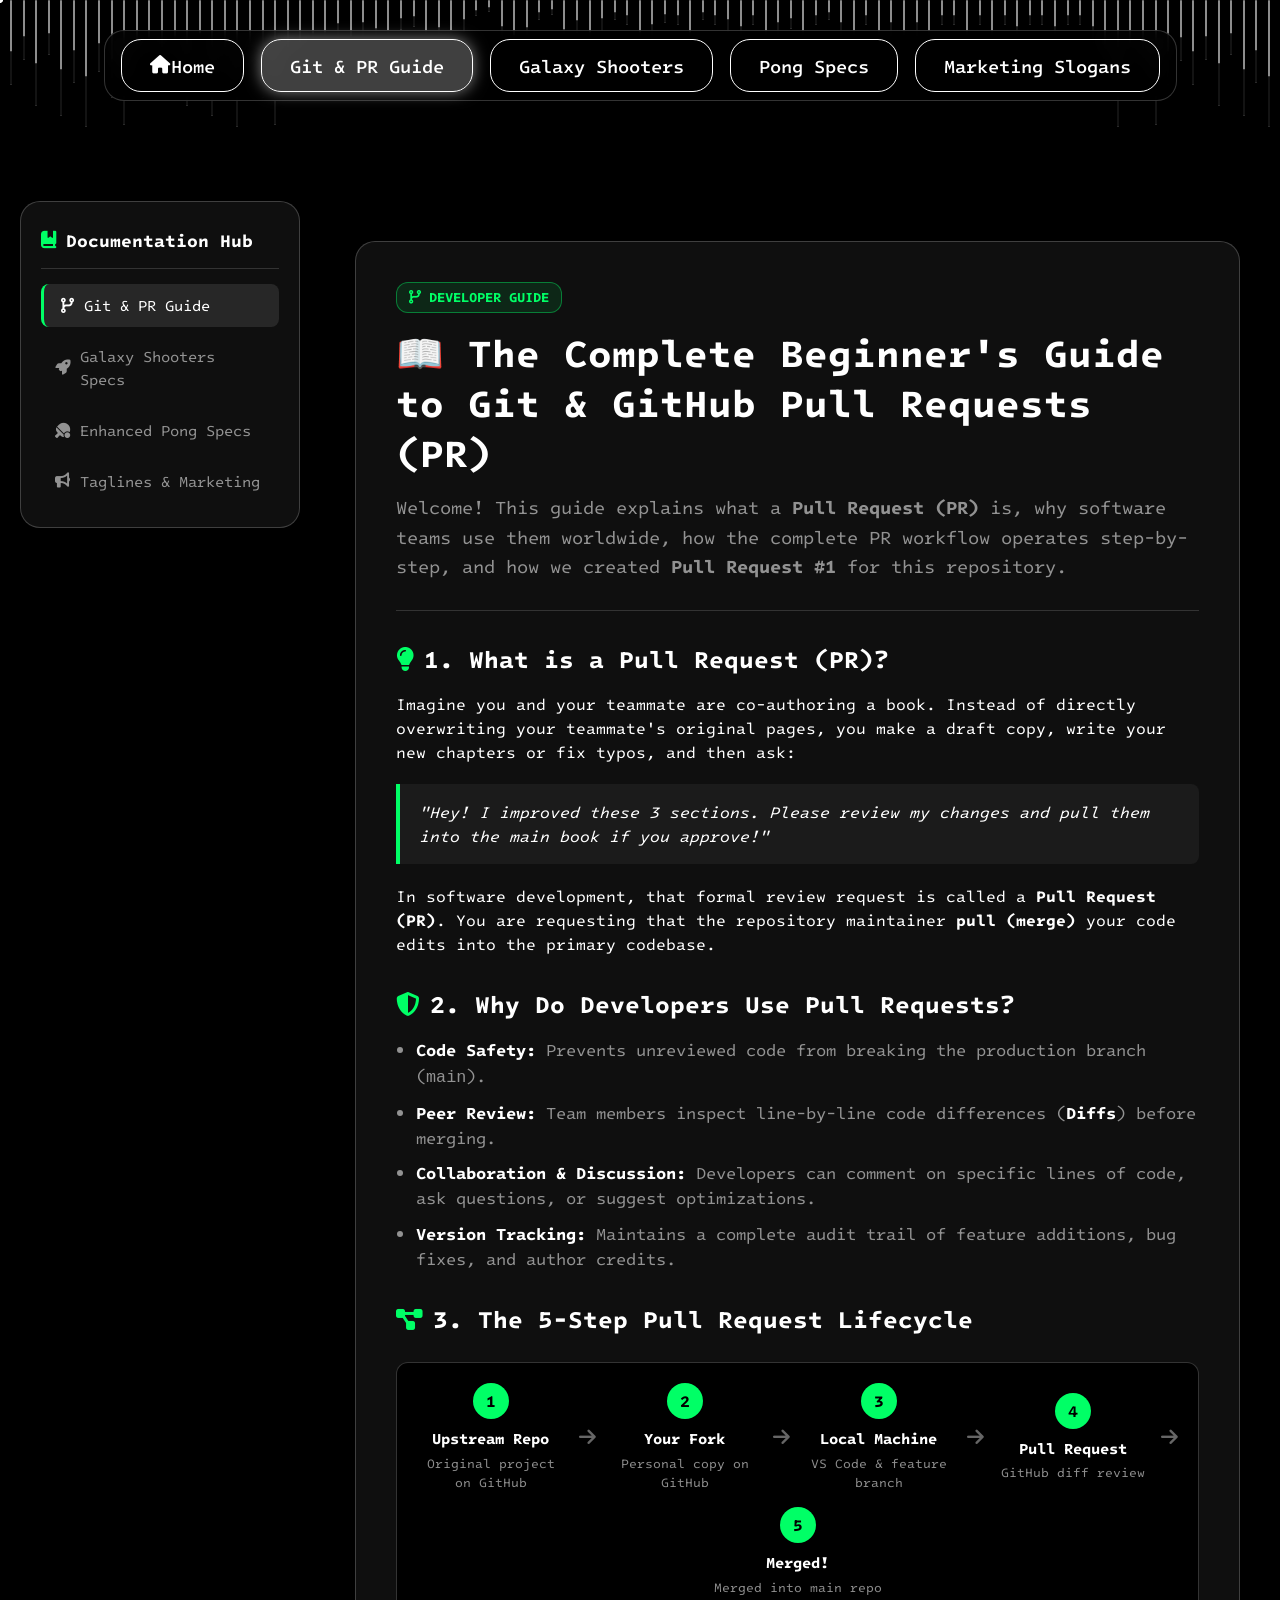
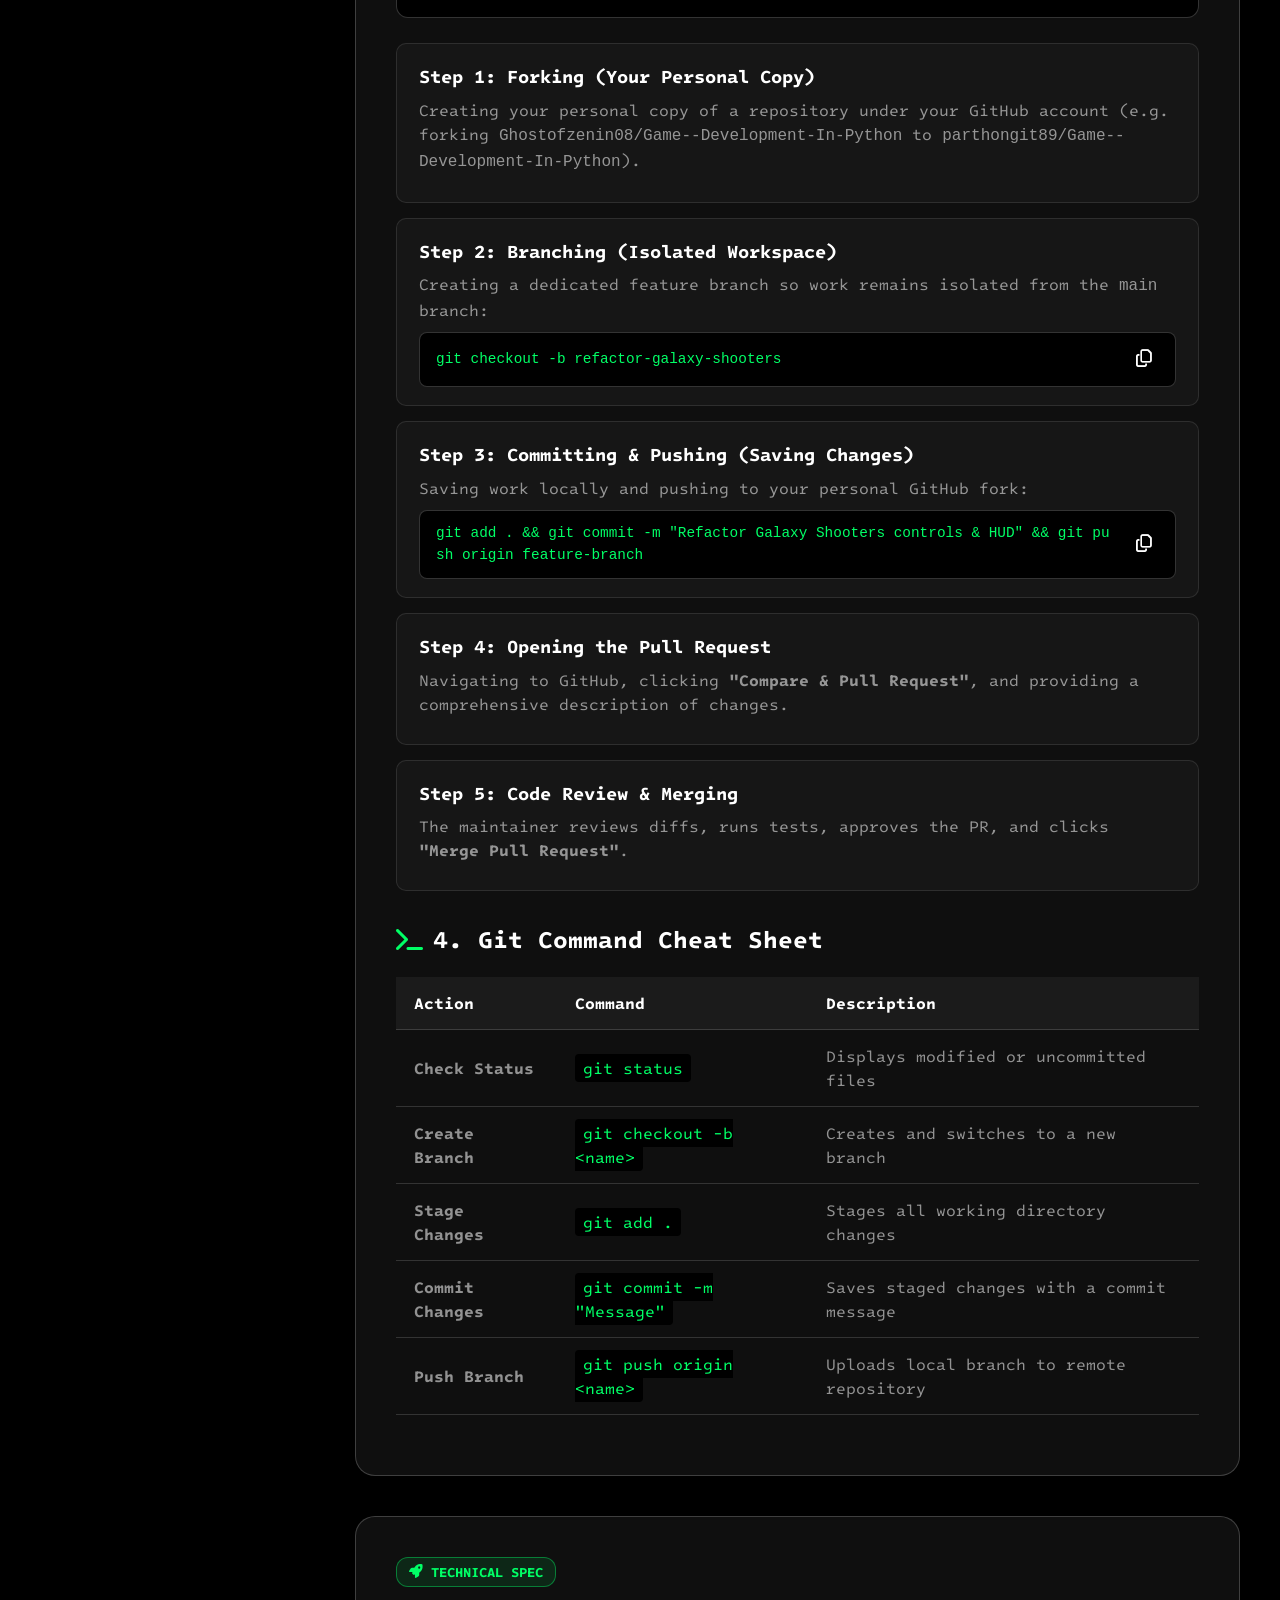
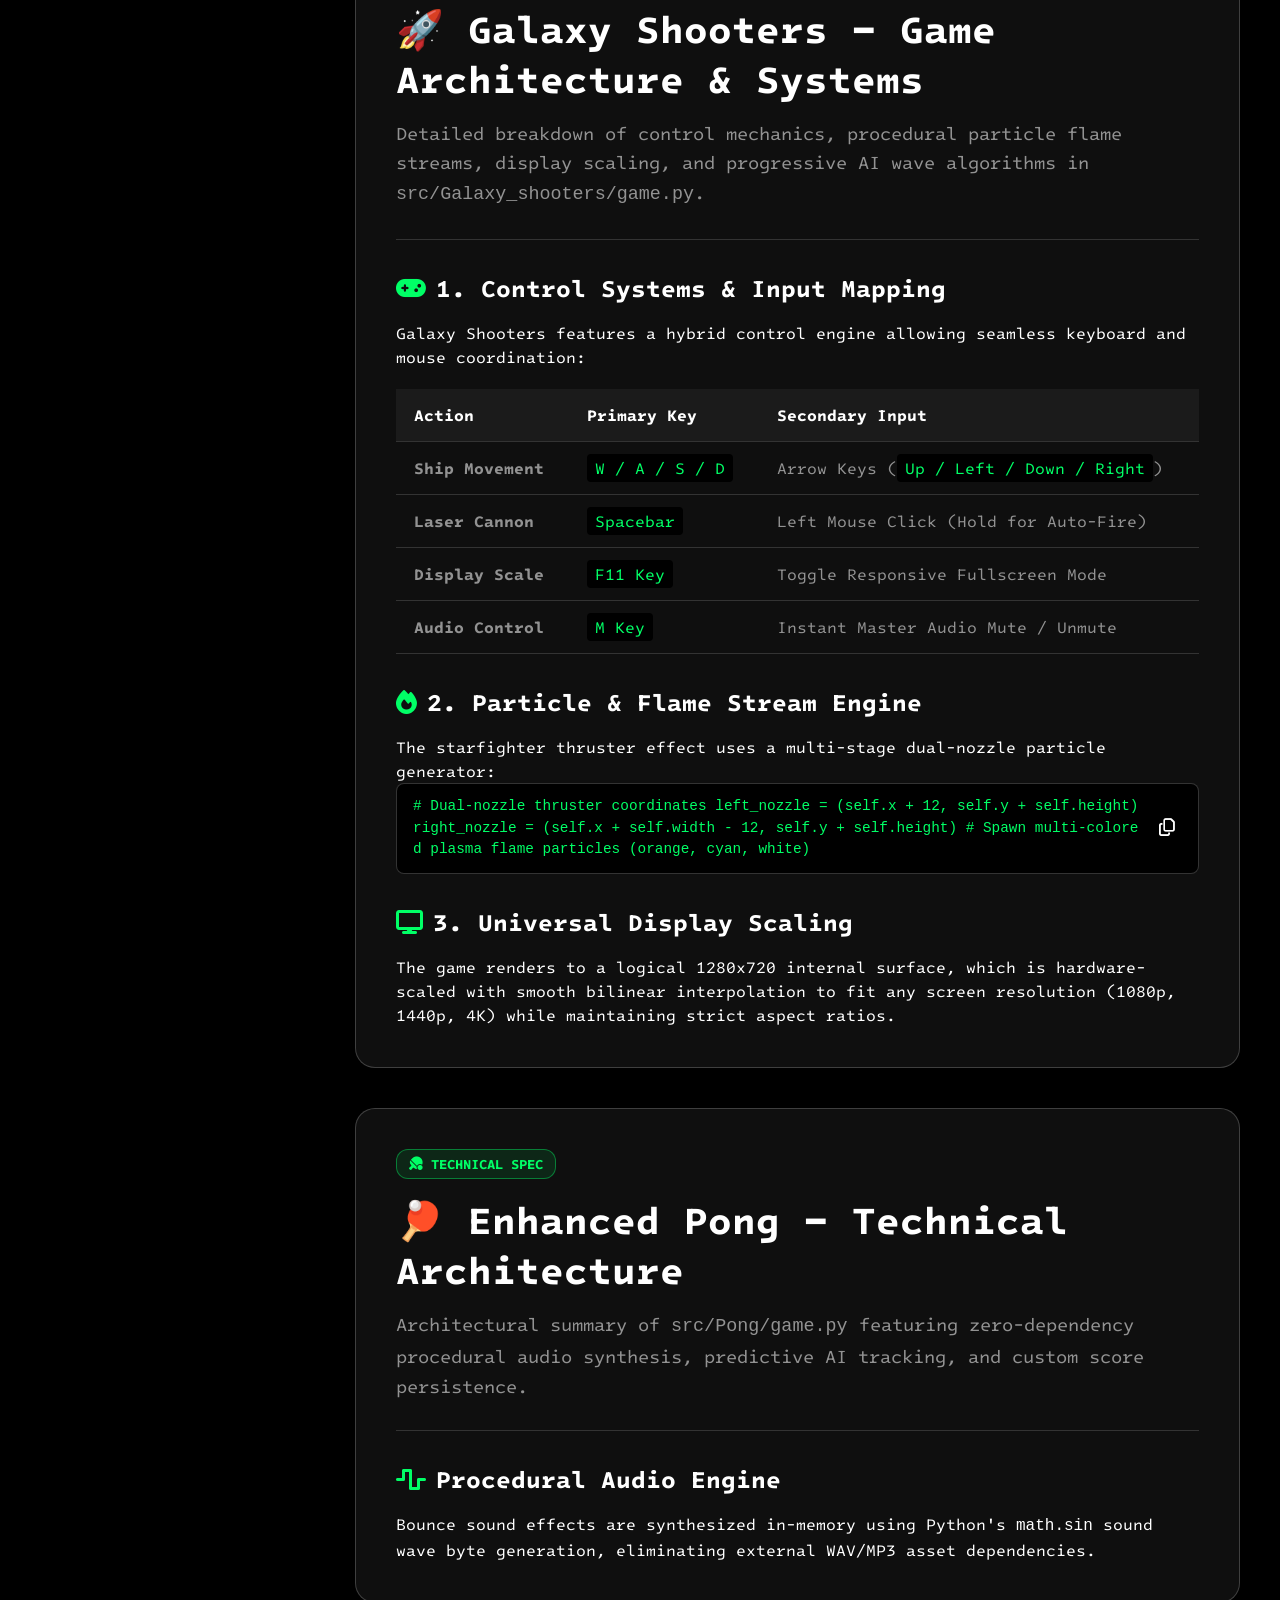
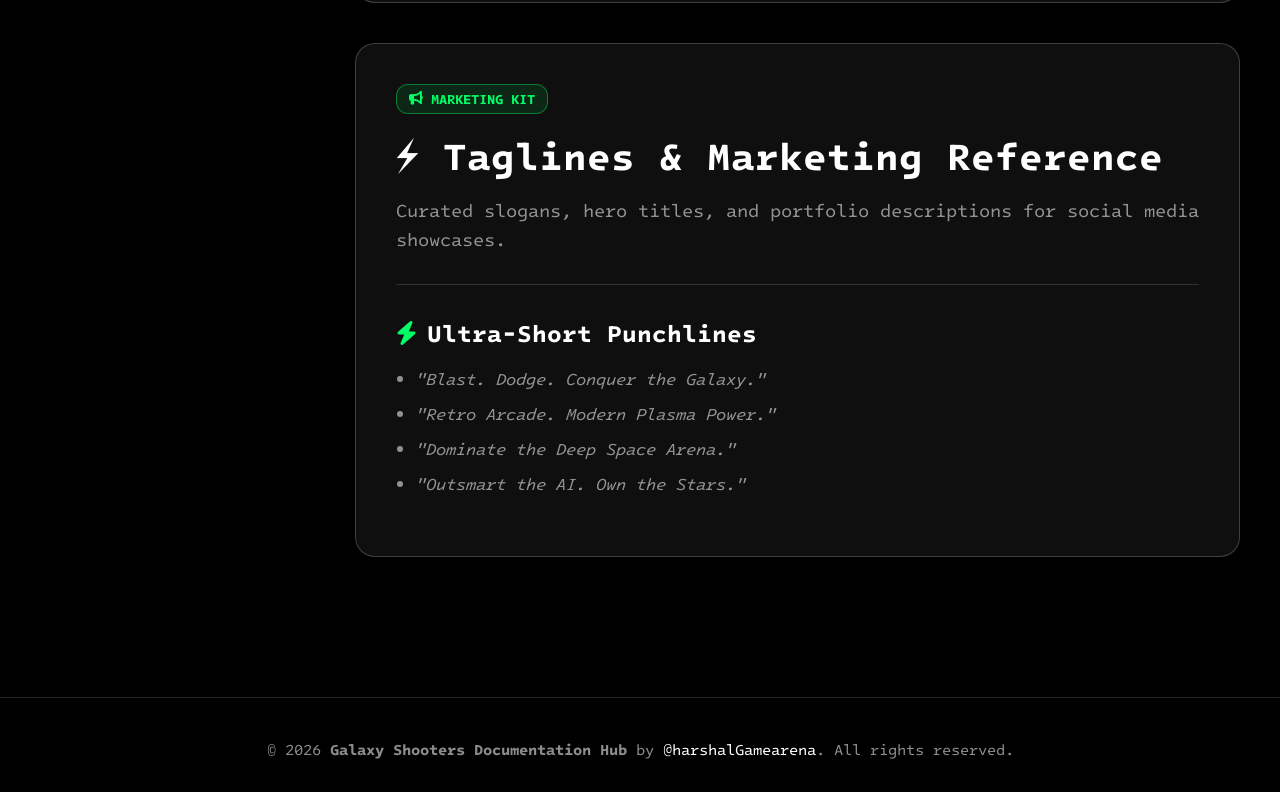
==== docs.html @ f4163541 "Add styled HTML Documentation Hub (docs.html) replacing raw markdown rendering" ====
<!DOCTYPE html>
<html lang="en">
<head>
  <meta charset="UTF-8">
  <meta name="viewport" content="width=device-width, initial-scale=1.0">
  <title>Documentation Hub — Galaxy Shooters & Game Architecture | @harshalGamearena</title>
  
  <!-- Favicon -->
  <link rel="icon" href="src/Galaxy_shooters/build/web/favicon.png" type="image/png">

  <!-- OpenGraph Meta Tags -->
  <meta property="og:title" content="Documentation Hub — Galaxy Shooters Arcade Architecture">
  <meta property="og:description" content="Complete developer guides, Git PR workflow documentation, game architecture specs, and marketing taglines.">
  <meta property="og:image" content="src/Galaxy_shooters/assets/images/galaxy_shooters_wave_action.png">
  
  <!-- Google Fonts: Intel One Mono, JetBrains Mono -->
  <link rel="preconnect" href="https://fonts.googleapis.com">
  <link rel="preconnect" href="https://fonts.gstatic.com" crossorigin>
  <link href="https://fonts.googleapis.com/css2?family=Intel+One+Mono:wght@400;500;700&family=JetBrains+Mono:ital,wght@0,300;0,400;0,700;1,400&display=swap" rel="stylesheet">
  
  <!-- FontAwesome Icons -->
  <link rel="stylesheet" href="https://cdnjs.cloudflare.com/ajax/libs/font-awesome/6.4.0/css/all.min.css">
  
  <!-- Main Stylesheet -->
  <link rel="stylesheet" href="styles.css">
</head>
<body class="docs-body">

  <!-- Background Space Canvas Particles -->
  <canvas id="space-canvas"></canvas>

  <!-- Top Equalizer Spectrum Bar -->
  <div class="equalizer-container" id="equalizer-bars"></div>

  <!-- Header & Navigation Bar -->
  <header class="site-header">
    <nav class="navigations" aria-label="Docs Navigation">
      <a href="index.html" class="nav-btn"><i class="fa-solid fa-house"></i> Home</a>
      <a href="#git-pr-guide" class="nav-btn active" data-target="git-pr-guide">Git & PR Guide</a>
      <a href="#galaxy-shooters-arch" class="nav-btn" data-target="galaxy-shooters-arch">Galaxy Shooters</a>
      <a href="#pong-arch" class="nav-btn" data-target="pong-arch">Pong Specs</a>
      <a href="#taglines-guide" class="nav-btn" data-target="taglines-guide">Marketing Slogans</a>
    </nav>
  </header>

  <!-- Main Documentation Container -->
  <div class="docs-container">
    
    <!-- Sidebar Navigation -->
    <aside class="docs-sidebar">
      <div class="docs-sidebar-header">
        <i class="fa-solid fa-book-bookmark"></i>
        <span>Documentation Hub</span>
      </div>
      <ul class="docs-nav-list">
        <li><a href="#git-pr-guide" class="docs-nav-item active"><i class="fa-solid fa-code-branch"></i> Git & PR Guide</a></li>
        <li><a href="#galaxy-shooters-arch" class="docs-nav-item"><i class="fa-solid fa-rocket"></i> Galaxy Shooters Specs</a></li>
        <li><a href="#pong-arch" class="docs-nav-item"><i class="fa-solid fa-table-tennis-paddle-ball"></i> Enhanced Pong Specs</a></li>
        <li><a href="#taglines-guide" class="docs-nav-item"><i class="fa-solid fa-bullhorn"></i> Taglines & Marketing</a></li>
      </ul>
    </aside>

    <!-- Main Content Area -->
    <main class="docs-content">
      
      <!-- Doc Section 1: Git & PR Guide -->
      <section id="git-pr-guide" class="docs-section">
        <div class="docs-card">
          <div class="docs-badge"><i class="fa-solid fa-code-branch"></i> Developer Guide</div>
          <h1 class="docs-h1">📖 The Complete Beginner's Guide to Git & GitHub Pull Requests (PR)</h1>
          <p class="docs-lead">
            Welcome! This guide explains what a <strong>Pull Request (PR)</strong> is, why software teams use them worldwide, how the complete PR workflow operates step-by-step, and how we created <strong>Pull Request #1</strong> for this repository.
          </p>

          <hr class="docs-divider">

          <h2 class="docs-h2"><i class="fa-solid fa-lightbulb"></i> 1. What is a Pull Request (PR)?</h2>
          <p>
            Imagine you and your teammate are co-authoring a book. Instead of directly overwriting your teammate's original pages, you make a draft copy, write your new chapters or fix typos, and then ask:
          </p>
          <blockquote class="docs-quote">
            "Hey! I improved these 3 sections. Please review my changes and pull them into the main book if you approve!"
          </blockquote>
          <p>
            In software development, that formal review request is called a <strong>Pull Request (PR)</strong>. You are requesting that the repository maintainer <strong>pull (merge)</strong> your code edits into the primary codebase.
          </p>

          <h2 class="docs-h2"><i class="fa-solid fa-shield-halved"></i> 2. Why Do Developers Use Pull Requests?</h2>
          <ul class="docs-list">
            <li><strong>Code Safety:</strong> Prevents unreviewed code from breaking the production branch (<code>main</code>).</li>
            <li><strong>Peer Review:</strong> Team members inspect line-by-line code differences (<strong>Diffs</strong>) before merging.</li>
            <li><strong>Collaboration & Discussion:</strong> Developers can comment on specific lines of code, ask questions, or suggest optimizations.</li>
            <li><strong>Version Tracking:</strong> Maintains a complete audit trail of feature additions, bug fixes, and author credits.</li>
          </ul>

          <h2 class="docs-h2"><i class="fa-solid fa-diagram-project"></i> 3. The 5-Step Pull Request Lifecycle</h2>
          
          <!-- Flowchart Card -->
          <div class="docs-flowchart-box">
            <div class="flow-step">
              <div class="flow-num">1</div>
              <div class="flow-title">Upstream Repo</div>
              <div class="flow-desc">Original project on GitHub</div>
            </div>
            <i class="fa-solid fa-arrow-right flow-arrow"></i>
            <div class="flow-step">
              <div class="flow-num">2</div>
              <div class="flow-title">Your Fork</div>
              <div class="flow-desc">Personal copy on GitHub</div>
            </div>
            <i class="fa-solid fa-arrow-right flow-arrow"></i>
            <div class="flow-step">
              <div class="flow-num">3</div>
              <div class="flow-title">Local Machine</div>
              <div class="flow-desc">VS Code & feature branch</div>
            </div>
            <i class="fa-solid fa-arrow-right flow-arrow"></i>
            <div class="flow-step">
              <div class="flow-num">4</div>
              <div class="flow-title">Pull Request</div>
              <div class="flow-desc">GitHub diff review</div>
            </div>
            <i class="fa-solid fa-arrow-right flow-arrow"></i>
            <div class="flow-step">
              <div class="flow-num">5</div>
              <div class="flow-title">Merged!</div>
              <div class="flow-desc">Merged into main repo</div>
            </div>
          </div>

          <div class="docs-sub-step">
            <h3>Step 1: Forking (Your Personal Copy)</h3>
            <p>Creating your personal copy of a repository under your GitHub account (e.g. forking <code>Ghostofzenin08/Game--Development-In-Python</code> to <code>parthongit89/Game--Development-In-Python</code>).</p>
          </div>

          <div class="docs-sub-step">
            <h3>Step 2: Branching (Isolated Workspace)</h3>
            <p>Creating a dedicated feature branch so work remains isolated from the <code>main</code> branch:</p>
            <div class="code-block">
              <code id="cmd-branch">git checkout -b refactor-galaxy-shooters</code>
              <button class="copy-btn" data-copy="cmd-branch" aria-label="Copy command"><i class="fa-regular fa-copy"></i></button>
            </div>
          </div>

          <div class="docs-sub-step">
            <h3>Step 3: Committing & Pushing (Saving Changes)</h3>
            <p>Saving work locally and pushing to your personal GitHub fork:</p>
            <div class="code-block">
              <code id="cmd-push">git add . && git commit -m "Refactor Galaxy Shooters controls & HUD" && git push origin feature-branch</code>
              <button class="copy-btn" data-copy="cmd-push" aria-label="Copy command"><i class="fa-regular fa-copy"></i></button>
            </div>
          </div>

          <div class="docs-sub-step">
            <h3>Step 4: Opening the Pull Request</h3>
            <p>Navigating to GitHub, clicking <strong>"Compare & Pull Request"</strong>, and providing a comprehensive description of changes.</p>
          </div>

          <div class="docs-sub-step">
            <h3>Step 5: Code Review & Merging</h3>
            <p>The maintainer reviews diffs, runs tests, approves the PR, and clicks <strong>"Merge Pull Request"</strong>.</p>
          </div>

          <h2 class="docs-h2"><i class="fa-solid fa-terminal"></i> 4. Git Command Cheat Sheet</h2>
          <div class="table-responsive">
            <table class="docs-table">
              <thead>
                <tr>
                  <th>Action</th>
                  <th>Command</th>
                  <th>Description</th>
                </tr>
              </thead>
              <tbody>
                <tr>
                  <td><strong>Check Status</strong></td>
                  <td><code>git status</code></td>
                  <td>Displays modified or uncommitted files</td>
                </tr>
                <tr>
                  <td><strong>Create Branch</strong></td>
                  <td><code>git checkout -b &lt;name&gt;</code></td>
                  <td>Creates and switches to a new branch</td>
                </tr>
                <tr>
                  <td><strong>Stage Changes</strong></td>
                  <td><code>git add .</code></td>
                  <td>Stages all working directory changes</td>
                </tr>
                <tr>
                  <td><strong>Commit Changes</strong></td>
                  <td><code>git commit -m "Message"</code></td>
                  <td>Saves staged changes with a commit message</td>
                </tr>
                <tr>
                  <td><strong>Push Branch</strong></td>
                  <td><code>git push origin &lt;name&gt;</code></td>
                  <td>Uploads local branch to remote repository</td>
                </tr>
              </tbody>
            </table>
          </div>
        </div>
      </section>

      <!-- Doc Section 2: Galaxy Shooters Architecture -->
      <section id="galaxy-shooters-arch" class="docs-section">
        <div class="docs-card">
          <div class="docs-badge"><i class="fa-solid fa-rocket"></i> Technical Spec</div>
          <h1 class="docs-h1">🚀 Galaxy Shooters — Game Architecture & Systems</h1>
          <p class="docs-lead">
            Detailed breakdown of control mechanics, procedural particle flame streams, display scaling, and progressive AI wave algorithms in <code>src/Galaxy_shooters/game.py</code>.
          </p>

          <hr class="docs-divider">

          <h2 class="docs-h2"><i class="fa-solid fa-gamepad"></i> 1. Control Systems & Input Mapping</h2>
          <p>
            Galaxy Shooters features a hybrid control engine allowing seamless keyboard and mouse coordination:
          </p>
          <div class="table-responsive">
            <table class="docs-table">
              <thead>
                <tr>
                  <th>Action</th>
                  <th>Primary Key</th>
                  <th>Secondary Input</th>
                </tr>
              </thead>
              <tbody>
                <tr>
                  <td><strong>Ship Movement</strong></td>
                  <td><code>W / A / S / D</code></td>
                  <td>Arrow Keys (<code>Up / Left / Down / Right</code>)</td>
                </tr>
                <tr>
                  <td><strong>Laser Cannon</strong></td>
                  <td><code>Spacebar</code></td>
                  <td>Left Mouse Click (Hold for Auto-Fire)</td>
                </tr>
                <tr>
                  <td><strong>Display Scale</strong></td>
                  <td><code>F11 Key</code></td>
                  <td>Toggle Responsive Fullscreen Mode</td>
                </tr>
                <tr>
                  <td><strong>Audio Control</strong></td>
                  <td><code>M Key</code></td>
                  <td>Instant Master Audio Mute / Unmute</td>
                </tr>
              </tbody>
            </table>
          </div>

          <h2 class="docs-h2"><i class="fa-solid fa-fire"></i> 2. Particle & Flame Stream Engine</h2>
          <p>
            The starfighter thruster effect uses a multi-stage dual-nozzle particle generator:
          </p>
          <div class="code-block">
            <code id="code-thruster"># Dual-nozzle thruster coordinates
left_nozzle = (self.x + 12, self.y + self.height)
right_nozzle = (self.x + self.width - 12, self.y + self.height)
# Spawn multi-colored plasma flame particles (orange, cyan, white)</code>
            <button class="copy-btn" data-copy="code-thruster"><i class="fa-regular fa-copy"></i></button>
          </div>

          <h2 class="docs-h2"><i class="fa-solid fa-display"></i> 3. Universal Display Scaling</h2>
          <p>
            The game renders to a logical 1280x720 internal surface, which is hardware-scaled with smooth bilinear interpolation to fit any screen resolution (1080p, 1440p, 4K) while maintaining strict aspect ratios.
          </p>
        </div>
      </section>

      <!-- Doc Section 3: Pong Specs -->
      <section id="pong-arch" class="docs-section">
        <div class="docs-card">
          <div class="docs-badge"><i class="fa-solid fa-table-tennis-paddle-ball"></i> Technical Spec</div>
          <h1 class="docs-h1">🏓 Enhanced Pong — Technical Architecture</h1>
          <p class="docs-lead">
            Architectural summary of <code>src/Pong/game.py</code> featuring zero-dependency procedural audio synthesis, predictive AI tracking, and custom score persistence.
          </p>

          <hr class="docs-divider">

          <h2 class="docs-h2"><i class="fa-solid fa-wave-square"></i> Procedural Audio Engine</h2>
          <p>
            Bounce sound effects are synthesized in-memory using Python's <code>math.sin</code> sound wave byte generation, eliminating external WAV/MP3 asset dependencies.
          </p>
        </div>
      </section>

      <!-- Doc Section 4: Taglines & Marketing -->
      <section id="taglines-guide" class="docs-section">
        <div class="docs-card">
          <div class="docs-badge"><i class="fa-solid fa-bullhorn"></i> Marketing Kit</div>
          <h1 class="docs-h1">⚡ Taglines & Marketing Reference</h1>
          <p class="docs-lead">
            Curated slogans, hero titles, and portfolio descriptions for social media showcases.
          </p>

          <hr class="docs-divider">

          <h2 class="docs-h2"><i class="fa-solid fa-bolt"></i> Ultra-Short Punchlines</h2>
          <ul class="docs-list">
            <li><em>"Blast. Dodge. Conquer the Galaxy."</em></li>
            <li><em>"Retro Arcade. Modern Plasma Power."</em></li>
            <li><em>"Dominate the Deep Space Arena."</em></li>
            <li><em>"Outsmart the AI. Own the Stars."</em></li>
          </ul>
        </div>
      </section>

    </main>
  </div>

  <!-- Footer -->
  <footer class="site-footer">
    <p>&copy; 2026 <strong>Galaxy Shooters Documentation Hub</strong> by <a href="https://github.com/Ghostofzenin08" target="_blank">@harshalGamearena</a>. All rights reserved.</p>
  </footer>

  <!-- Main JavaScript File -->
  <script src="script.js"></script>
</body>
</html>
---- styles.css ----
/* ==========================================================================
   Galaxy Shooters — Official Website Stylesheet
   Design system based on Figma Node 456:2 (@harshalGamearena)
   ========================================================================== */

/* --- CSS Variables --- */
:root {
  --bg-color: #000000;
  --panel-bg: #1e1e1e;
  --card-bg: rgba(30, 30, 30, 0.7);
  --accent-gray: #d9d9d9;
  --text-white: #ffffff;
  --text-dim: rgba(255, 255, 255, 0.55);
  --text-subtle: rgba(255, 255, 255, 0.30);
  
  --btn-green: #005b0b;
  --btn-green-hover: #00780e;
  --green-glow: 0px 4px 20px rgba(0, 255, 64, 0.4);
  --white-shadow: 0px 4px 15px rgba(255, 255, 255, 0.75);
  
  --font-mono: 'Intel One Mono', 'JetBrains Mono', monospace;
  --border-radius-sm: 12px;
  --border-radius-md: 20px;
  --border-radius-lg: 26px;
  
  --max-width: 1440px;
}

/* --- Base & Reset --- */
*, *::before, *::after {
  box-sizing: border-box;
  margin: 0;
  padding: 0;
}

html {
  scroll-behavior: smooth;
  font-size: 16px;
  background-color: var(--bg-color);
  color: var(--text-white);
  font-family: var(--font-mono);
}

body {
  min-height: 100vh;
  position: relative;
  overflow-x: hidden;
  line-height: 1.5;
  background: var(--bg-color);
}

/* Background Space Canvas */
#space-canvas {
  position: fixed;
  top: 0;
  left: 0;
  width: 100vw;
  height: 100vh;
  z-index: 0;
  pointer-events: none;
}

/* Accessibility */
.sr-only {
  position: absolute;
  width: 1px;
  height: 1px;
  padding: 0;
  margin: -1px;
  overflow: hidden;
  clip: rect(0, 0, 0, 0);
  white-space: nowrap;
  border: 0;
}

/* --- Top Equalizer Spectrum Bar --- */
.equalizer-container {
  position: absolute;
  top: 0;
  left: 0;
  width: 100%;
  height: 140px;
  display: flex;
  justify-content: space-between;
  align-items: flex-start;
  padding: 0 10px;
  z-index: 1;
  pointer-events: none;
  overflow: hidden;
  opacity: 0.65;
}

.eq-bar {
  width: 2px;
  background: var(--accent-gray);
  border-radius: 20px;
  position: relative;
  transition: height 0.2s ease;
}

.eq-bar::after {
  content: '';
  position: absolute;
  bottom: 0;
  left: 0;
  width: 100%;
  height: 40%;
  background: var(--panel-bg);
  border-radius: 20px;
}

/* --- Site Header & Navigation --- */
.site-header {
  position: sticky;
  top: 20px;
  width: 100%;
  display: flex;
  justify-content: center;
  z-index: 10;
  padding: 10px 20px;
}

.navigations {
  display: flex;
  gap: 17px;
  align-items: center;
  justify-content: center;
  flex-wrap: wrap;
  background: rgba(0, 0, 0, 0.85);
  backdrop-filter: blur(8px);
  padding: 8px 16px;
  border-radius: var(--border-radius-md);
  border: 1px solid rgba(255, 255, 255, 0.2);
}

.nav-btn {
  display: inline-flex;
  align-items: center;
  justify-content: center;
  height: 53px;
  padding: 0 28px;
  border: 1px solid var(--text-white);
  border-radius: var(--border-radius-md);
  color: var(--text-white);
  text-decoration: none;
  font-size: 1.15rem;
  font-weight: 500;
  transition: all 0.3s cubic-bezier(0.4, 0, 0.2, 1);
  white-space: nowrap;
  background: transparent;
}

.nav-btn:hover {
  background: rgba(255, 255, 255, 0.15);
  transform: translateY(-2px);
  box-shadow: 0 0 10px rgba(255, 255, 255, 0.3);
}

.nav-btn.active {
  background: rgba(255, 255, 255, 0.25);
  box-shadow: 0 0 15px rgba(255, 255, 255, 0.5);
  border-color: #ffffff;
}

/* --- Main Layout --- */
main {
  position: relative;
  z-index: 2;
  max-width: var(--max-width);
  margin: 0 auto;
  padding: 40px 20px 80px;
  display: flex;
  flex-direction: column;
  gap: 120px;
}

.section {
  width: 100%;
  display: flex;
  flex-direction: column;
  align-items: center;
}

.section-title {
  font-size: Clamp(2.5rem, 5vw, 4.375rem); /* ~70px */
  font-weight: 700;
  color: var(--text-white);
  text-align: center;
  margin-bottom: 40px;
  letter-spacing: -1px;
  text-shadow: 0 0 20px rgba(255, 255, 255, 0.2);
}

/* --- Hero Section --- */
.hero-section {
  min-height: 550px;
  justify-content: center;
  text-align: center;
  padding-top: 40px;
}

.hero-content {
  display: flex;
  flex-direction: column;
  align-items: center;
  gap: 60px;
  max-width: 1200px;
}

.hero-tagline {
  font-size: clamp(2rem, 4.5vw, 4rem); /* ~64px */
  font-weight: 400;
  color: var(--text-white);
  letter-spacing: 0.5px;
  line-height: 1.2;
}

.credits-card {
  display: flex;
  flex-direction: column;
  align-items: center;
  gap: 12px;
  width: 100%;
  max-width: 600px;
}

.author-handle {
  font-size: clamp(1.5rem, 2.5vw, 2.25rem); /* ~36px */
  color: var(--text-white);
}

.powered-by {
  font-size: clamp(1.5rem, 2.5vw, 2.25rem);
  color: var(--text-subtle);
}

.game-title {
  font-size: clamp(2.5rem, 5vw, 4rem); /* ~64px */
  font-weight: 700;
  color: var(--text-white);
  letter-spacing: 1px;
}

/* --- Game Visuals Section --- */
.visuals-section {
  width: 100%;
}

.visuals-container {
  width: 100%;
  background: var(--accent-gray);
  border-radius: var(--border-radius-md);
  padding: 34px 32px 30px;
  display: flex;
  flex-direction: column;
  gap: 20px;
  box-shadow: 0 20px 40px rgba(0,0,0,0.8);
}

.visuals-header {
  display: flex;
  justify-content: space-between;
  align-items: center;
  color: var(--bg-color);
}

.visuals-label {
  font-size: 1.8rem;
  color: #000000;
  font-weight: 700;
}

.gallery-wrapper {
  position: relative;
  width: 100%;
  height: clamp(380px, 50vw, 700px);
  background: rgba(30, 30, 30, 0.95);
  border-radius: var(--border-radius-sm);
  overflow: hidden;
}

.gallery-stage {
  position: relative;
  width: 100%;
  height: 100%;
}

.slide {
  position: absolute;
  inset: 0;
  opacity: 0;
  visibility: hidden;
  transition: opacity 0.5s ease-in-out, visibility 0.5s ease-in-out;
  display: flex;
  flex-direction: column;
  align-items: center;
  justify-content: center;
  background: #0d0d0d;
}

.slide.active {
  opacity: 1;
  visibility: visible;
}

.visual-img {
  max-width: 100%;
  max-height: 85%;
  object-fit: contain;
  border-radius: 8px;
  cursor: zoom-in;
  transition: transform 0.3s ease;
}

.visual-img:hover {
  transform: scale(1.02);
}

.visual-img.sprite-view {
  max-height: 60%;
  image-rendering: pixelated;
  filter: drop-shadow(0 0 15px rgba(255, 255, 255, 0.3));
}

.slide-caption {
  margin-top: 15px;
  color: var(--accent-gray);
  font-size: 1.1rem;
  background: rgba(0, 0, 0, 0.7);
  padding: 6px 18px;
  border-radius: 20px;
  border: 1px solid rgba(255, 255, 255, 0.2);
}

.gallery-prev,
.gallery-next {
  position: absolute;
  top: 50%;
  transform: translateY(-50%);
  width: 50px;
  height: 50px;
  border-radius: 50%;
  background: rgba(0, 0, 0, 0.6);
  border: 1px solid var(--text-white);
  color: var(--text-white);
  font-size: 1.2rem;
  cursor: pointer;
  z-index: 5;
  transition: all 0.2s ease;
}

.gallery-prev:hover,
.gallery-next:hover {
  background: rgba(255, 255, 255, 0.8);
  color: #000000;
}

.gallery-prev { left: 20px; }
.gallery-next { right: 20px; }

.gallery-dots {
  position: absolute;
  bottom: 20px;
  left: 50%;
  transform: translateX(-50%);
  display: flex;
  gap: 10px;
  z-index: 5;
}

.dot {
  width: 12px;
  height: 12px;
  border-radius: 50%;
  background: rgba(255, 255, 255, 0.3);
  cursor: pointer;
  transition: all 0.3s ease;
}

.dot.active {
  background: var(--text-white);
  box-shadow: 0 0 8px rgba(255, 255, 255, 0.8);
  transform: scale(1.2);
}

/* --- Download & Play Section --- */
.download-section {
  padding: 20px 0;
  width: 100%;
}

.action-buttons-wrapper {
  display: flex;
  gap: 24px;
  justify-content: center;
  align-items: stretch;
  flex-wrap: wrap;
  width: 100%;
}

.action-btn {
  display: flex;
  align-items: center;
  justify-content: flex-start;
  gap: 18px;
  width: min(440px, 90vw);
  padding: 18px 24px;
  border-radius: 16px;
  border: 1px solid rgba(255, 255, 255, 0.35);
  cursor: pointer;
  transition: all 0.3s cubic-bezier(0.4, 0, 0.2, 1);
  position: relative;
  overflow: hidden;
  box-shadow: 0 8px 25px rgba(0, 0, 0, 0.4), 0 0 15px rgba(255, 255, 255, 0.08);
}

.play-online-btn {
  background: linear-gradient(135deg, #0d52bf 0%, #062b66 100%);
  border-color: rgba(13, 110, 253, 0.5);
  box-shadow: 0 8px 30px rgba(13, 82, 191, 0.35), 0 0 15px rgba(13, 110, 253, 0.2);
}

.play-online-btn:hover {
  background: linear-gradient(135deg, #1260de 0%, #093780 100%);
  transform: translateY(-4px) scale(1.02);
  box-shadow: 0 12px 35px rgba(18, 96, 222, 0.5), 0 0 25px rgba(13, 110, 253, 0.4);
}

.download-btn {
  background: linear-gradient(135deg, #0f7a3f 0%, #084724 100%);
  border-color: rgba(25, 135, 84, 0.5);
  box-shadow: 0 8px 30px rgba(15, 122, 63, 0.35), 0 0 15px rgba(25, 135, 84, 0.2);
}

.download-btn:hover {
  background: linear-gradient(135deg, #14914c 0%, #0a5a2e 100%);
  transform: translateY(-4px) scale(1.02);
  box-shadow: 0 12px 35px rgba(20, 145, 76, 0.5), 0 0 25px rgba(25, 135, 84, 0.4);
}

.btn-icon {
  font-size: 2.2rem;
  color: #ffffff;
  flex-shrink: 0;
}

.btn-text-content {
  display: flex;
  flex-direction: column;
  align-items: flex-start;
  gap: 4px;
}

.btn-title {
  font-family: var(--font-mono);
  font-size: clamp(1.2rem, 2vw, 1.45rem);
  font-weight: 700;
  color: #ffffff;
  line-height: 1.2;
  white-space: nowrap;
}

.coming-soon-pill {
  display: inline-flex;
  align-items: center;
  gap: 5px;
  font-size: 0.7rem;
  font-weight: 700;
  letter-spacing: 0.8px;
  background: #ffcc00;
  color: #000000;
  padding: 2px 9px;
  border-radius: 8px;
  text-transform: uppercase;
  box-shadow: 0 0 8px rgba(255, 204, 0, 0.5);
  animation: pulseBadge 2s infinite alternate;
}

.btn-subtitle {
  font-size: 0.78rem;
  color: rgba(255, 255, 255, 0.75);
  font-weight: 400;
}

@keyframes pulseBadge {
  0% { transform: scale(1); opacity: 0.9; }
  100% { transform: scale(1.06); opacity: 1; box-shadow: 0 0 14px rgba(255, 204, 0, 0.9); }
}

.coming-soon-wrapper {
  text-align: center;
  padding: 30px 15px;
  display: flex;
  flex-direction: column;
  align-items: center;
  gap: 15px;
}

.coming-soon-icon {
  font-size: 4rem;
  color: #ffcc00;
  margin-bottom: 10px;
  animation: floatRocket 3s ease-in-out infinite alternate;
}

@keyframes floatRocket {
  0% { transform: translateY(0px); }
  100% { transform: translateY(-12px); }
}

.coming-soon-actions {
  width: 100%;
  margin-top: 15px;
}

.download-btn:active {
  transform: translateY(0) scale(0.99);
}

/* --- About Game Section --- */
.about-section {
  align-items: flex-start;
  max-width: 1200px;
  margin: 0 auto;
}

.game-description {
  font-size: clamp(1.2rem, 2.2vw, 2.25rem); /* ~36px */
  color: var(--text-dim);
  line-height: 1.5;
  margin-bottom: 60px;
  letter-spacing: 0.72px;
}

.features-list {
  display: flex;
  flex-direction: column;
  gap: 50px;
  width: 100%;
}

.feature-card {
  background: rgba(30, 30, 30, 0.4);
  border: 1px solid rgba(255, 255, 255, 0.15);
  border-radius: var(--border-radius-md);
  padding: 30px 40px;
  transition: border-color 0.3s ease;
}

.feature-card:hover {
  border-color: rgba(255, 255, 255, 0.4);
}

.feature-title {
  font-size: clamp(1.8rem, 3vw, 3rem); /* ~48px */
  font-weight: 500;
  color: var(--text-white);
  margin-bottom: 24px;
  display: flex;
  align-items: center;
  gap: 15px;
}

.feature-steps {
  font-size: clamp(1.1rem, 2vw, 2.25rem); /* ~36px */
  color: var(--text-dim);
  line-height: 1.6;
  padding-left: 40px;
  letter-spacing: 0.72px;
}

.feature-steps li {
  margin-bottom: 12px;
}

.feature-paragraph {
  font-size: clamp(1.1rem, 2vw, 2.25rem);
  color: var(--text-dim);
  line-height: 1.6;
  padding-left: 20px;
  letter-spacing: 0.72px;
}

/* --- Contribute Section --- */
.contribute-section {
  align-items: center;
  max-width: 1200px;
  margin: 0 auto;
}

.contribute-card {
  width: 100%;
  background: rgba(30, 30, 30, 0.5);
  border: 1px solid rgba(255, 255, 255, 0.2);
  border-radius: var(--border-radius-md);
  padding: 40px;
  display: flex;
  flex-direction: column;
  gap: 30px;
}

.contribute-intro {
  font-size: 1.3rem;
  color: var(--text-dim);
  line-height: 1.6;
}

.contribute-steps {
  display: grid;
  grid-template-columns: repeat(auto-fit, minmax(280px, 1fr));
  gap: 20px;
}

.c-step {
  display: flex;
  gap: 15px;
  background: rgba(0, 0, 0, 0.4);
  padding: 20px;
  border-radius: 12px;
  border: 1px solid rgba(255, 255, 255, 0.1);
}

.step-num {
  font-size: 1.8rem;
  font-weight: 700;
  color: var(--accent-gray);
  opacity: 0.5;
}

.step-info h4 {
  font-size: 1.2rem;
  color: var(--text-white);
  margin-bottom: 6px;
}

.step-info p {
  font-size: 0.95rem;
  color: var(--text-dim);
}

.github-actions {
  display: flex;
  gap: 15px;
  flex-wrap: wrap;
  margin-top: 10px;
}

.gh-btn {
  display: inline-flex;
  align-items: center;
  gap: 10px;
  padding: 14px 28px;
  background: var(--text-white);
  color: #000000;
  text-decoration: none;
  font-weight: 700;
  border-radius: 12px;
  transition: all 0.3s ease;
}

.gh-btn:hover {
  background: var(--accent-gray);
  transform: translateY(-2px);
  box-shadow: 0 5px 15px rgba(255, 255, 255, 0.4);
}

.gh-btn.secondary {
  background: transparent;
  color: var(--text-white);
  border: 1px solid var(--text-white);
}

.gh-btn.secondary:hover {
  background: rgba(255, 255, 255, 0.15);
}

.link-highlight {
  color: #58a6ff;
  text-decoration: underline;
}

/* --- Developers Section --- */
.developers-section {
  max-width: 1200px;
  margin: 0 auto;
}

.developer-card {
  width: 100%;
  display: flex;
  gap: 40px;
  align-items: center;
  background: rgba(30, 30, 30, 0.5);
  border: 1px solid rgba(255, 255, 255, 0.2);
  border-radius: var(--border-radius-md);
  padding: 40px;
}

.dev-avatar {
  font-size: 5rem;
  color: var(--accent-gray);
  background: rgba(255, 255, 255, 0.05);
  width: 130px;
  height: 130px;
  border-radius: 50%;
  display: flex;
  align-items: center;
  justify-content: center;
  border: 2px solid rgba(255, 255, 255, 0.3);
  flex-shrink: 0;
}

.dev-details {
  display: flex;
  flex-direction: column;
  gap: 12px;
}

.dev-name {
  font-size: 2.2rem;
  color: var(--text-white);
}

.dev-tag {
  font-size: 1.1rem;
  color: var(--text-dim);
}

.dev-email-link {
  display: inline-flex;
  align-items: center;
  gap: 8px;
  color: #00ff66;
  font-family: var(--font-mono);
  font-size: 1.02rem;
  font-weight: 500;
  text-decoration: none;
  background: rgba(0, 255, 102, 0.1);
  padding: 6px 14px;
  border-radius: 20px;
  border: 1px solid rgba(0, 255, 102, 0.3);
  transition: all 0.2s ease;
  width: fit-content;
}

.dev-email-link:hover {
  background: rgba(0, 255, 102, 0.25);
  box-shadow: 0 0 15px rgba(0, 255, 102, 0.4);
  color: #ffffff;
}

.dev-bio {
  font-size: 1.05rem;
  color: var(--text-dim);
  line-height: 1.6;
}

.tech-stack-pills {
  display: flex;
  flex-wrap: wrap;
  gap: 10px;
  margin-top: 10px;
}

.tech-stack-pills span {
  background: rgba(255, 255, 255, 0.1);
  border: 1px solid rgba(255, 255, 255, 0.2);
  padding: 6px 14px;
  border-radius: 20px;
  font-size: 0.85rem;
  color: var(--accent-gray);
}

/* --- Support Section --- */
.support-section {
  max-width: 1123px;
  margin: 0 auto;
}

.support-form {
  width: 100%;
  display: flex;
  flex-direction: column;
  gap: 40px;
  align-items: flex-start;
}

.form-group {
  width: 100%;
}

.form-input {
  width: 100%;
  height: 131px;
  background: transparent;
  border: 1px solid var(--text-white);
  border-radius: var(--border-radius-lg);
  padding: 0 40px;
  font-family: var(--font-mono);
  font-size: clamp(1.2rem, 2vw, 2rem); /* ~32px */
  color: var(--text-white);
  outline: none;
  transition: all 0.3s ease;
}

.form-textarea {
  width: 100%;
  min-height: 278px;
  background: transparent;
  border: 1px solid var(--text-white);
  border-radius: var(--border-radius-lg);
  padding: 30px 40px;
  font-family: var(--font-mono);
  font-size: clamp(1.2rem, 2vw, 2rem); /* ~32px */
  color: var(--text-white);
  outline: none;
  resize: vertical;
  transition: all 0.3s ease;
}

.form-input::placeholder,
.form-textarea::placeholder {
  color: var(--text-white);
  opacity: 0.5;
}

.form-input:focus,
.form-textarea:focus {
  border-color: #ffffff;
  box-shadow: 0 0 20px rgba(255, 255, 255, 0.3);
  background: rgba(255, 255, 255, 0.05);
}

.submit-btn {
  width: min(428px, 100%);
  height: 94px;
  background-color: var(--accent-gray);
  border: 1px solid var(--text-white);
  border-radius: var(--border-radius-lg);
  color: #000000;
  font-family: var(--font-mono);
  font-size: clamp(1.5rem, 2.5vw, 2rem); /* ~32px */
  font-weight: 500;
  cursor: pointer;
  box-shadow: 0px 4px 15px rgba(30, 30, 30, 0.9);
  transition: all 0.3s ease;
  margin-top: 20px;
}

.submit-btn:hover {
  background-color: #ffffff;
  transform: translateY(-3px);
  box-shadow: 0px 8px 25px rgba(255, 255, 255, 0.6);
}

.submit-btn:active {
  transform: translateY(0);
}

/* --- Modals & Overlays --- */
.modal-overlay {
  position: fixed;
  inset: 0;
  background: rgba(0, 0, 0, 0.85);
  backdrop-filter: blur(10px);
  z-index: 100;
  display: flex;
  align-items: center;
  justify-content: center;
  padding: 20px;
  opacity: 0;
  visibility: hidden;
  transition: all 0.3s ease;
}

.modal-overlay.active {
  opacity: 1;
  visibility: visible;
}

.modal-content {
  background: #161616;
  border: 1px solid var(--text-white);
  border-radius: var(--border-radius-md);
  padding: 40px;
  width: min(700px, 95vw);
  max-height: 90vh;
  overflow-y: auto;
  position: relative;
  box-shadow: 0 0 40px rgba(0, 0, 0, 0.9), 0 0 20px rgba(255, 255, 255, 0.2);
}

.game-modal-content {
  background: #161616;
  border: 1px solid var(--text-white);
  border-radius: var(--border-radius-md);
  padding: 25px;
  width: min(1000px, 95vw);
  height: min(650px, 90vh);
  position: relative;
  display: flex;
  flex-direction: column;
  box-shadow: 0 0 40px rgba(0, 0, 0, 0.9), 0 0 20px rgba(255, 255, 255, 0.2);
}

.iframe-wrapper {
  flex: 1;
  width: 100%;
  margin-top: 15px;
  border-radius: 8px;
  overflow: hidden;
  border: 1px solid rgba(255, 255, 255, 0.2);
  background: #000000;
}

.iframe-wrapper iframe {
  width: 100%;
  height: 100%;
  border: none;
}

.modal-close {
  position: absolute;
  top: 20px;
  right: 25px;
  background: transparent;
  border: none;
  color: var(--text-white);
  font-size: 2.2rem;
  cursor: pointer;
  transition: color 0.2s ease;
}

.modal-close:hover {
  color: var(--accent-gray);
}

.modal-title {
  font-size: 1.8rem;
  color: var(--text-white);
  margin-bottom: 8px;
}

.modal-sub {
  color: var(--text-dim);
  margin-bottom: 30px;
}

.download-options {
  display: flex;
  flex-direction: column;
  gap: 20px;
}

.option-box {
  background: rgba(255, 255, 255, 0.04);
  border: 1px solid rgba(255, 255, 255, 0.15);
  border-radius: 12px;
  padding: 20px;
}

.option-header {
  display: flex;
  align-items: center;
  gap: 12px;
  margin-bottom: 12px;
  font-size: 1.1rem;
  color: var(--text-white);
}

.code-block {
  display: flex;
  align-items: center;
  justify-content: space-between;
  background: #000000;
  border: 1px solid rgba(255, 255, 255, 0.2);
  border-radius: 8px;
  padding: 12px 16px;
  gap: 10px;
}

.code-block code {
  font-size: 0.9rem;
  color: #00ff66;
  word-break: break-all;
}

.copy-btn {
  background: transparent;
  border: none;
  color: var(--text-white);
  font-size: 1.1rem;
  cursor: pointer;
  padding: 4px 8px;
  border-radius: 4px;
  transition: background 0.2s ease;
}

.copy-btn:hover {
  background: rgba(255, 255, 255, 0.2);
}

.modal-action-btn {
  display: inline-flex;
  align-items: center;
  justify-content: center;
  gap: 10px;
  width: 100%;
  padding: 14px;
  background: var(--btn-green);
  color: var(--text-white);
  text-decoration: none;
  border-radius: 8px;
  font-weight: 700;
  transition: background 0.2s ease;
}

.modal-action-btn:hover {
  background: var(--btn-green-hover);
}

.mb-8 { margin-bottom: 8px; }

/* Lightbox Content */
.lightbox-content {
  position: relative;
  max-width: 90vw;
  max-height: 90vh;
  display: flex;
  flex-direction: column;
  align-items: center;
}

.lightbox-content img {
  max-width: 100%;
  max-height: 80vh;
  border-radius: 8px;
  box-shadow: 0 0 30px rgba(0,0,0,0.9);
}

.lightbox-caption {
  margin-top: 15px;
  color: var(--text-white);
  font-size: 1.1rem;
}

/* Toast Notification */
.toast-container {
  position: fixed;
  bottom: 30px;
  right: 30px;
  z-index: 200;
  display: flex;
  flex-direction: column;
  gap: 10px;
}

.toast {
  background: #1e1e1e;
  color: var(--text-white);
  border: 1px solid var(--text-white);
  padding: 14px 24px;
  border-radius: var(--border-radius-sm);
  box-shadow: 0 10px 25px rgba(0,0,0,0.8);
  font-size: 1rem;
  animation: slideIn 0.3s ease forwards;
}

@keyframes slideIn {
  from { transform: translateX(100%); opacity: 0; }
  to { transform: translateX(0); opacity: 1; }
}

/* --- Footer --- */
.site-footer {
  position: relative;
  z-index: 2;
  border-top: 1px solid rgba(255, 255, 255, 0.15);
  padding: 40px 20px;
  text-align: center;
  color: var(--text-dim);
  font-size: 0.95rem;
}

.site-footer a {
  color: var(--text-white);
  text-decoration: none;
}

.site-footer a:hover {
  text-decoration: underline;
}

/* --- Responsive Media Queries --- */
@media (max-width: 1024px) {
  main {
    gap: 80px;
  }

  .developer-card {
    flex-direction: column;
    text-align: center;
  }

  .tech-stack-pills {
    justify-content: center;
  }
}

@media (max-width: 768px) {
  .navigations {
    gap: 10px;
    padding: 6px 10px;
  }

  .nav-btn {
    height: 42px;
    padding: 0 16px;
    font-size: 0.95rem;
  }

  .visuals-container {
    padding: 20px 15px;
  }

  .download-btn {
    height: 80px;
  }

  .feature-card {
    padding: 20px;
  }

  .form-input, .form-textarea {
    padding: 20px;
  }

  .submit-btn {
    height: 70px;
  }
}

/* ==========================================================================
   Documentation Hub Styling (docs.html)
   ========================================================================== */
.docs-container {
  max-width: 1350px;
  margin: 110px auto 60px;
  padding: 0 20px;
  display: flex;
  gap: 35px;
  position: relative;
  z-index: 2;
}

.docs-sidebar {
  width: 280px;
  flex-shrink: 0;
  background: rgba(22, 22, 22, 0.7);
  backdrop-filter: blur(12px);
  border: 1px solid rgba(255, 255, 255, 0.2);
  border-radius: var(--border-radius-md);
  padding: 25px 20px;
  height: fit-content;
  position: sticky;
  top: 100px;
  box-shadow: 0 0 25px rgba(0, 0, 0, 0.8);
}

.docs-sidebar-header {
  display: flex;
  align-items: center;
  gap: 10px;
  font-size: 1.1rem;
  font-weight: 700;
  color: var(--text-white);
  padding-bottom: 15px;
  border-bottom: 1px solid rgba(255, 255, 255, 0.15);
  margin-bottom: 15px;
}

.docs-sidebar-header i {
  color: #00ff66;
}

.docs-nav-list {
  list-style: none;
  display: flex;
  flex-direction: column;
  gap: 8px;
}

.docs-nav-item {
  display: flex;
  align-items: center;
  gap: 10px;
  padding: 10px 14px;
  border-radius: 8px;
  color: var(--text-dim);
  text-decoration: none;
  font-size: 0.95rem;
  transition: all 0.2s ease;
}

.docs-nav-item:hover, .docs-nav-item.active {
  background: rgba(255, 255, 255, 0.1);
  color: var(--text-white);
  border-left: 3px solid #00ff66;
  padding-left: 17px;
}

.docs-content {
  flex: 1;
  display: flex;
  flex-direction: column;
  gap: 40px;
}

.docs-card {
  background: rgba(22, 22, 22, 0.7);
  backdrop-filter: blur(12px);
  border: 1px solid rgba(255, 255, 255, 0.2);
  border-radius: var(--border-radius-md);
  padding: 40px;
  box-shadow: 0 0 30px rgba(0, 0, 0, 0.8);
}

.docs-badge {
  display: inline-flex;
  align-items: center;
  gap: 8px;
  background: rgba(0, 255, 102, 0.1);
  border: 1px solid rgba(0, 255, 102, 0.4);
  color: #00ff66;
  padding: 4px 12px;
  border-radius: 12px;
  font-size: 0.85rem;
  font-weight: 700;
  margin-bottom: 15px;
  text-transform: uppercase;
}

.docs-h1 {
  font-size: clamp(1.8rem, 3vw, 2.5rem);
  color: var(--text-white);
  margin-bottom: 15px;
  line-height: 1.3;
}

.docs-lead {
  font-size: 1.15rem;
  color: var(--text-dim);
  line-height: 1.6;
  margin-bottom: 25px;
}

.docs-divider {
  border: none;
  height: 1px;
  background: rgba(255, 255, 255, 0.15);
  margin: 30px 0;
}

.docs-h2 {
  font-size: 1.5rem;
  color: var(--text-white);
  margin: 30px 0 15px;
  display: flex;
  align-items: center;
  gap: 10px;
}

.docs-h2 i {
  color: #00ff66;
}

.docs-quote {
  background: rgba(255, 255, 255, 0.05);
  border-left: 4px solid #00ff66;
  padding: 16px 20px;
  margin: 20px 0;
  border-radius: 0 8px 8px 0;
  color: var(--text-white);
  font-style: italic;
}

.docs-list {
  padding-left: 20px;
  display: flex;
  flex-direction: column;
  gap: 10px;
  color: var(--text-dim);
  font-size: 1.05rem;
  margin-bottom: 20px;
}

.docs-list strong {
  color: var(--text-white);
}

.docs-flowchart-box {
  display: flex;
  align-items: center;
  justify-content: space-between;
  background: #000000;
  border: 1px solid rgba(255, 255, 255, 0.2);
  border-radius: 12px;
  padding: 20px;
  margin: 25px 0;
  flex-wrap: wrap;
  gap: 15px;
}

.flow-step {
  display: flex;
  flex-direction: column;
  align-items: center;
  text-align: center;
  flex: 1;
  min-width: 120px;
}

.flow-num {
  width: 36px;
  height: 36px;
  border-radius: 50%;
  background: #00ff66;
  color: #000000;
  font-weight: 700;
  display: flex;
  align-items: center;
  justify-content: center;
  margin-bottom: 8px;
}

.flow-title {
  font-weight: 700;
  color: var(--text-white);
  font-size: 0.95rem;
}

.flow-desc {
  font-size: 0.8rem;
  color: var(--text-dim);
  margin-top: 4px;
}

.flow-arrow {
  color: rgba(255, 255, 255, 0.4);
  font-size: 1.2rem;
}

.docs-sub-step {
  background: rgba(255, 255, 255, 0.03);
  border: 1px solid rgba(255, 255, 255, 0.1);
  border-radius: 10px;
  padding: 18px 22px;
  margin-bottom: 15px;
}

.docs-sub-step h3 {
  font-size: 1.15rem;
  color: var(--text-white);
  margin-bottom: 8px;
}

.docs-sub-step p {
  color: var(--text-dim);
  margin-bottom: 10px;
}

.table-responsive {
  width: 100%;
  overflow-x: auto;
  margin: 20px 0;
}

.docs-table {
  width: 100%;
  border-collapse: collapse;
  text-align: left;
}

.docs-table th, .docs-table td {
  padding: 14px 18px;
  border-bottom: 1px solid rgba(255, 255, 255, 0.15);
}

.docs-table th {
  background: rgba(255, 255, 255, 0.05);
  color: var(--text-white);
  font-weight: 700;
}

.docs-table td {
  color: var(--text-dim);
}

.docs-table code {
  color: #00ff66;
  background: #000000;
  padding: 3px 8px;
  border-radius: 4px;
  font-family: var(--font-mono);
}

@media (max-width: 900px) {
  .docs-container {
    flex-direction: column;
  }

  .docs-sidebar {
    width: 100%;
    position: relative;
    top: 0;
  }

  .docs-flowchart-box {
    flex-direction: column;
  }

  .flow-arrow {
    transform: rotate(90deg);
  }
}
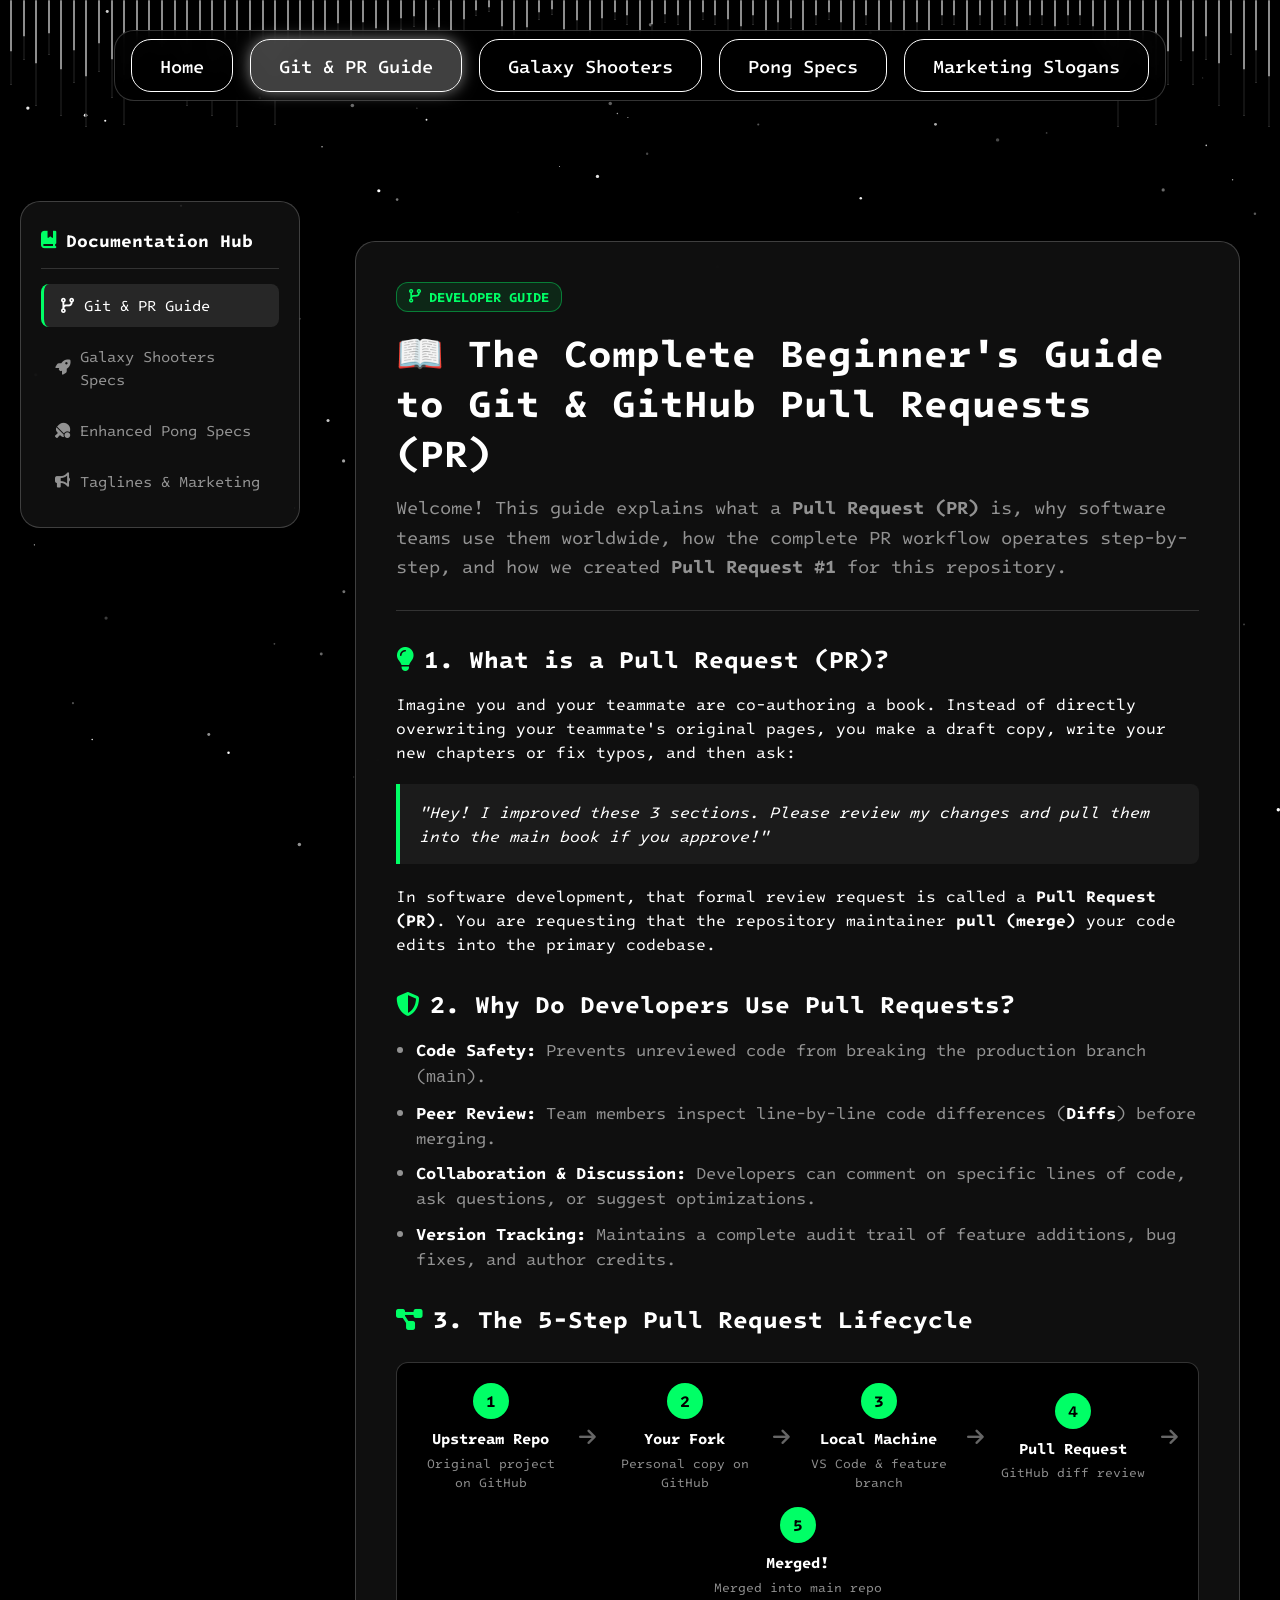
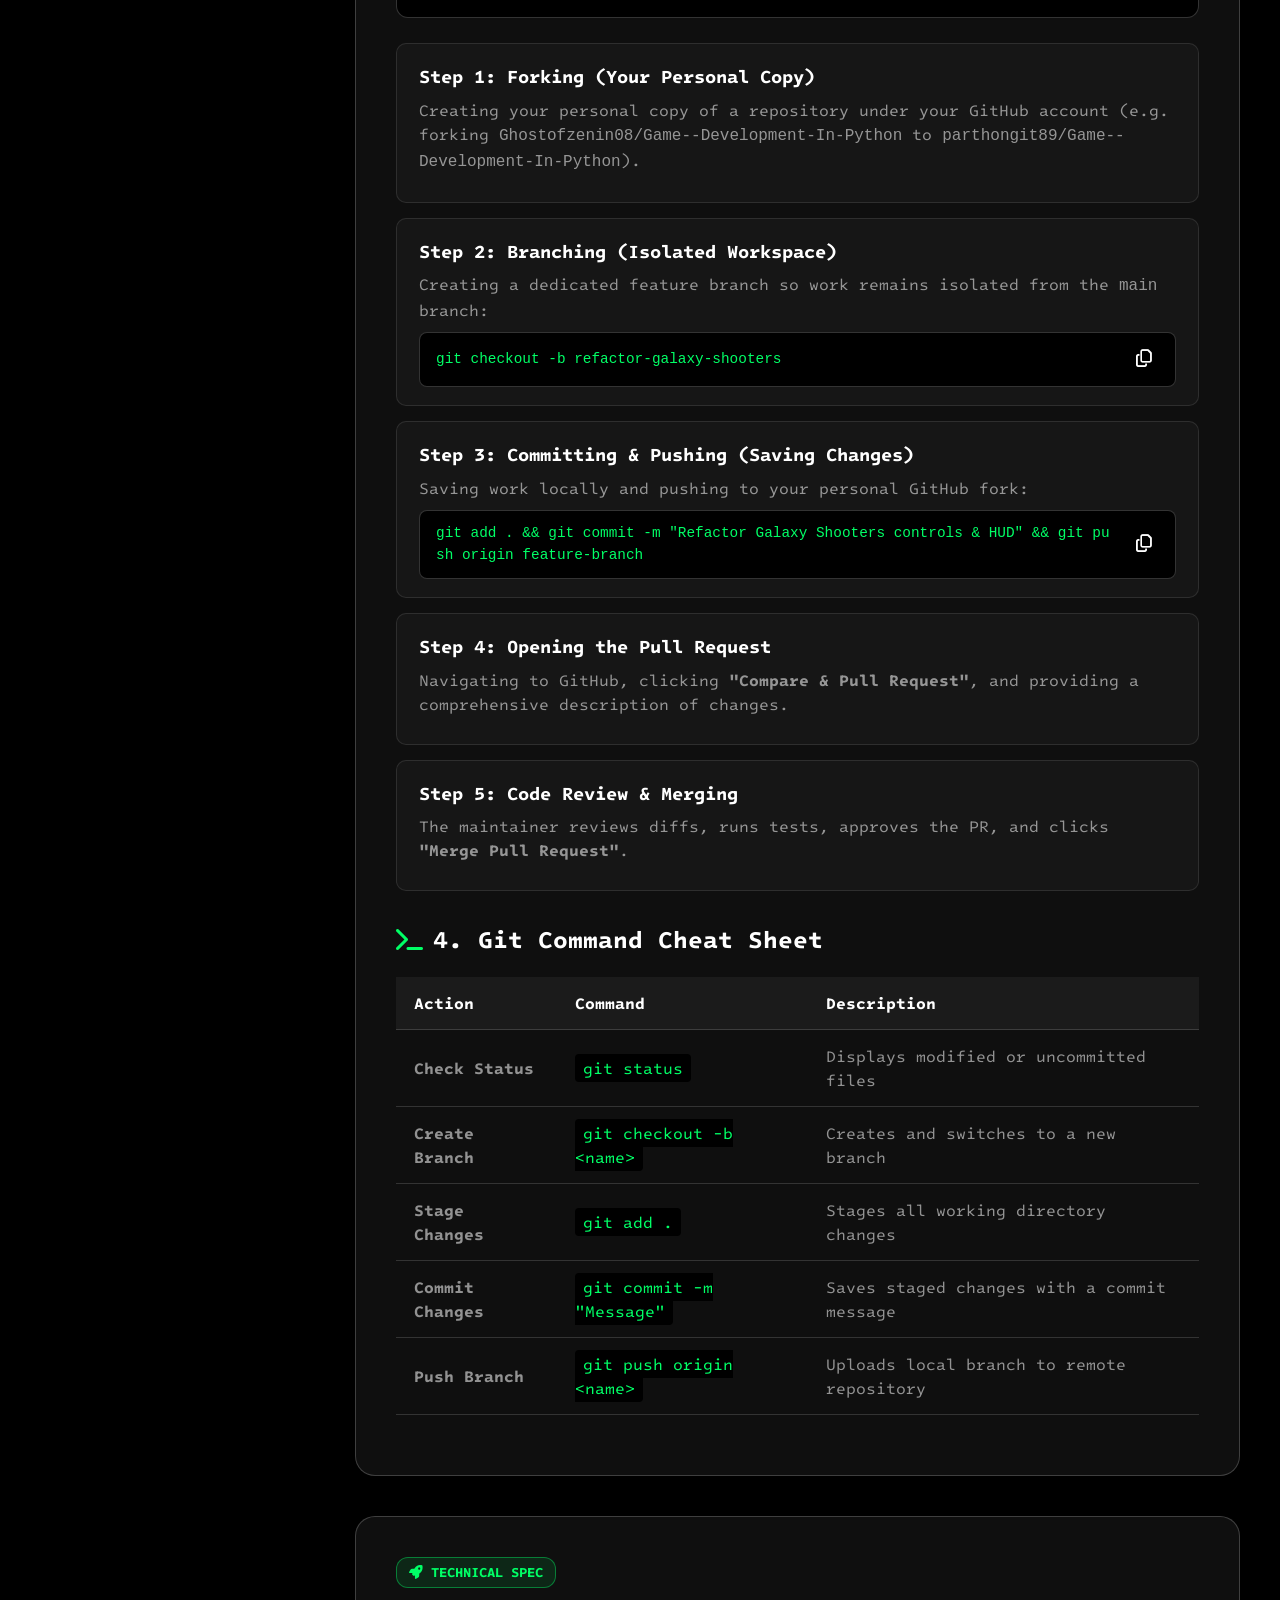
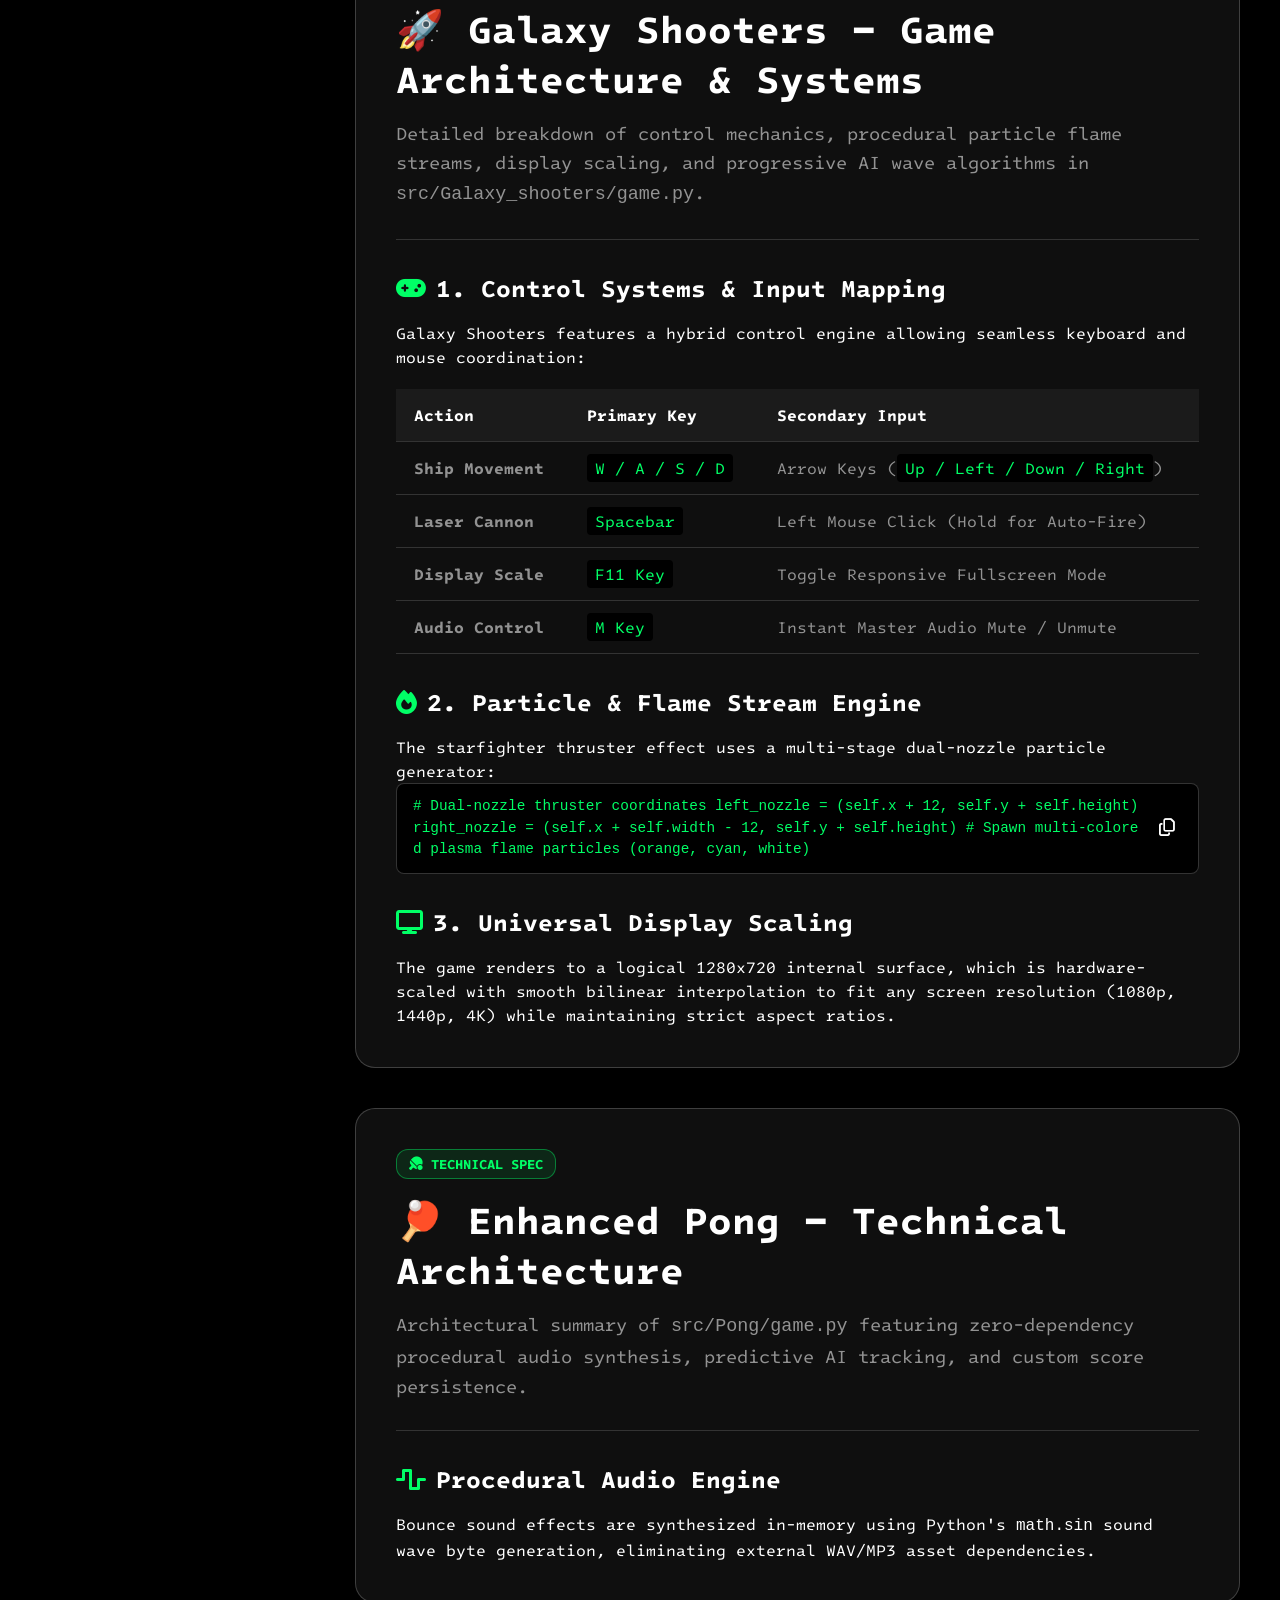
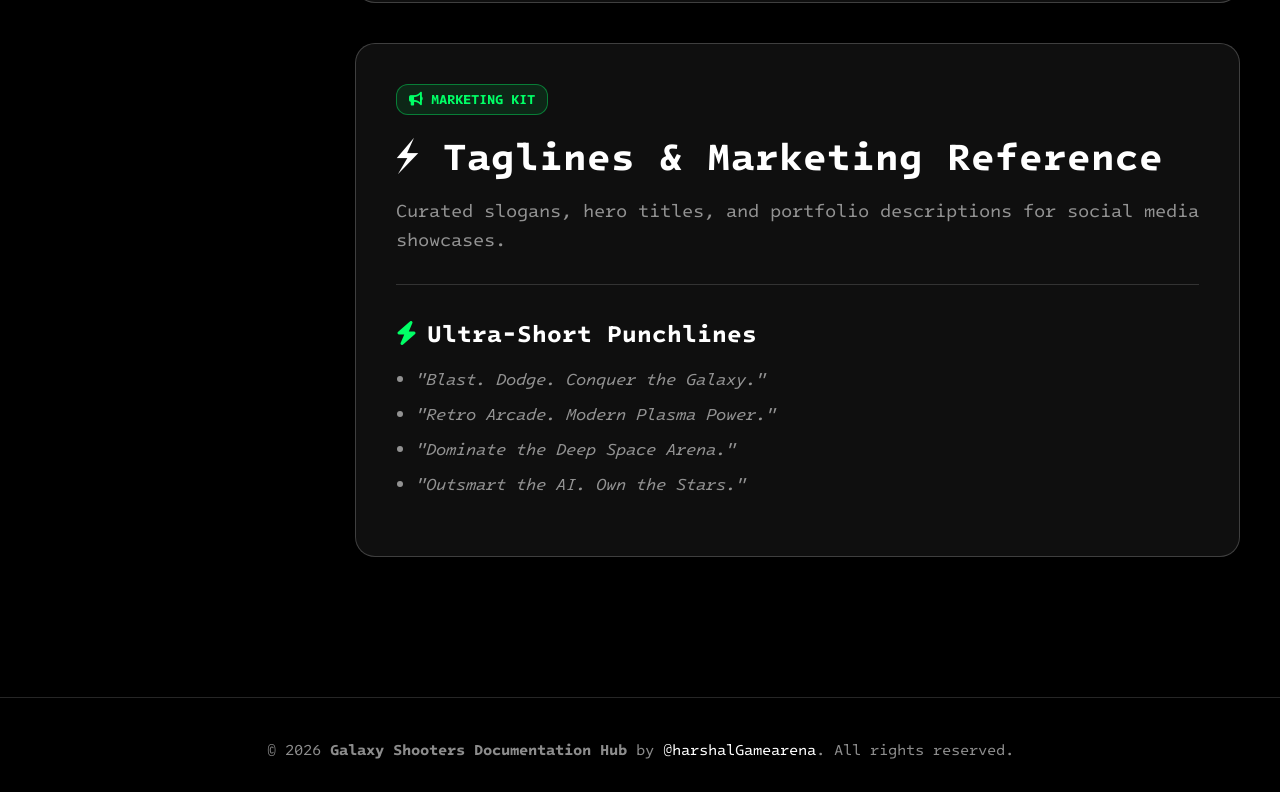
==== commit 2d30e201: "Fix nav button formatting and spacing for Docs Hub" ====
--- a/docs.html
+++ b/docs.html
@@ -35,7 +35,7 @@
   <!-- Header & Navigation Bar -->
   <header class="site-header">
     <nav class="navigations" aria-label="Docs Navigation">
-      <a href="index.html" class="nav-btn"><i class="fa-solid fa-house"></i> Home</a>
+      <a href="index.html" class="nav-btn">Home</a>
       <a href="#git-pr-guide" class="nav-btn active" data-target="git-pr-guide">Git & PR Guide</a>
       <a href="#galaxy-shooters-arch" class="nav-btn" data-target="galaxy-shooters-arch">Galaxy Shooters</a>
       <a href="#pong-arch" class="nav-btn" data-target="pong-arch">Pong Specs</a>
--- a/styles.css
+++ b/styles.css
@@ -137,6 +137,7 @@
   display: inline-flex;
   align-items: center;
   justify-content: center;
+  gap: 10px;
   height: 53px;
   padding: 0 28px;
   border: 1px solid var(--text-white);
@@ -148,6 +149,10 @@
   transition: all 0.3s cubic-bezier(0.4, 0, 0.2, 1);
   white-space: nowrap;
   background: transparent;
+}
+
+.nav-btn i {
+  margin-right: 6px;
 }
 
 .nav-btn:hover {
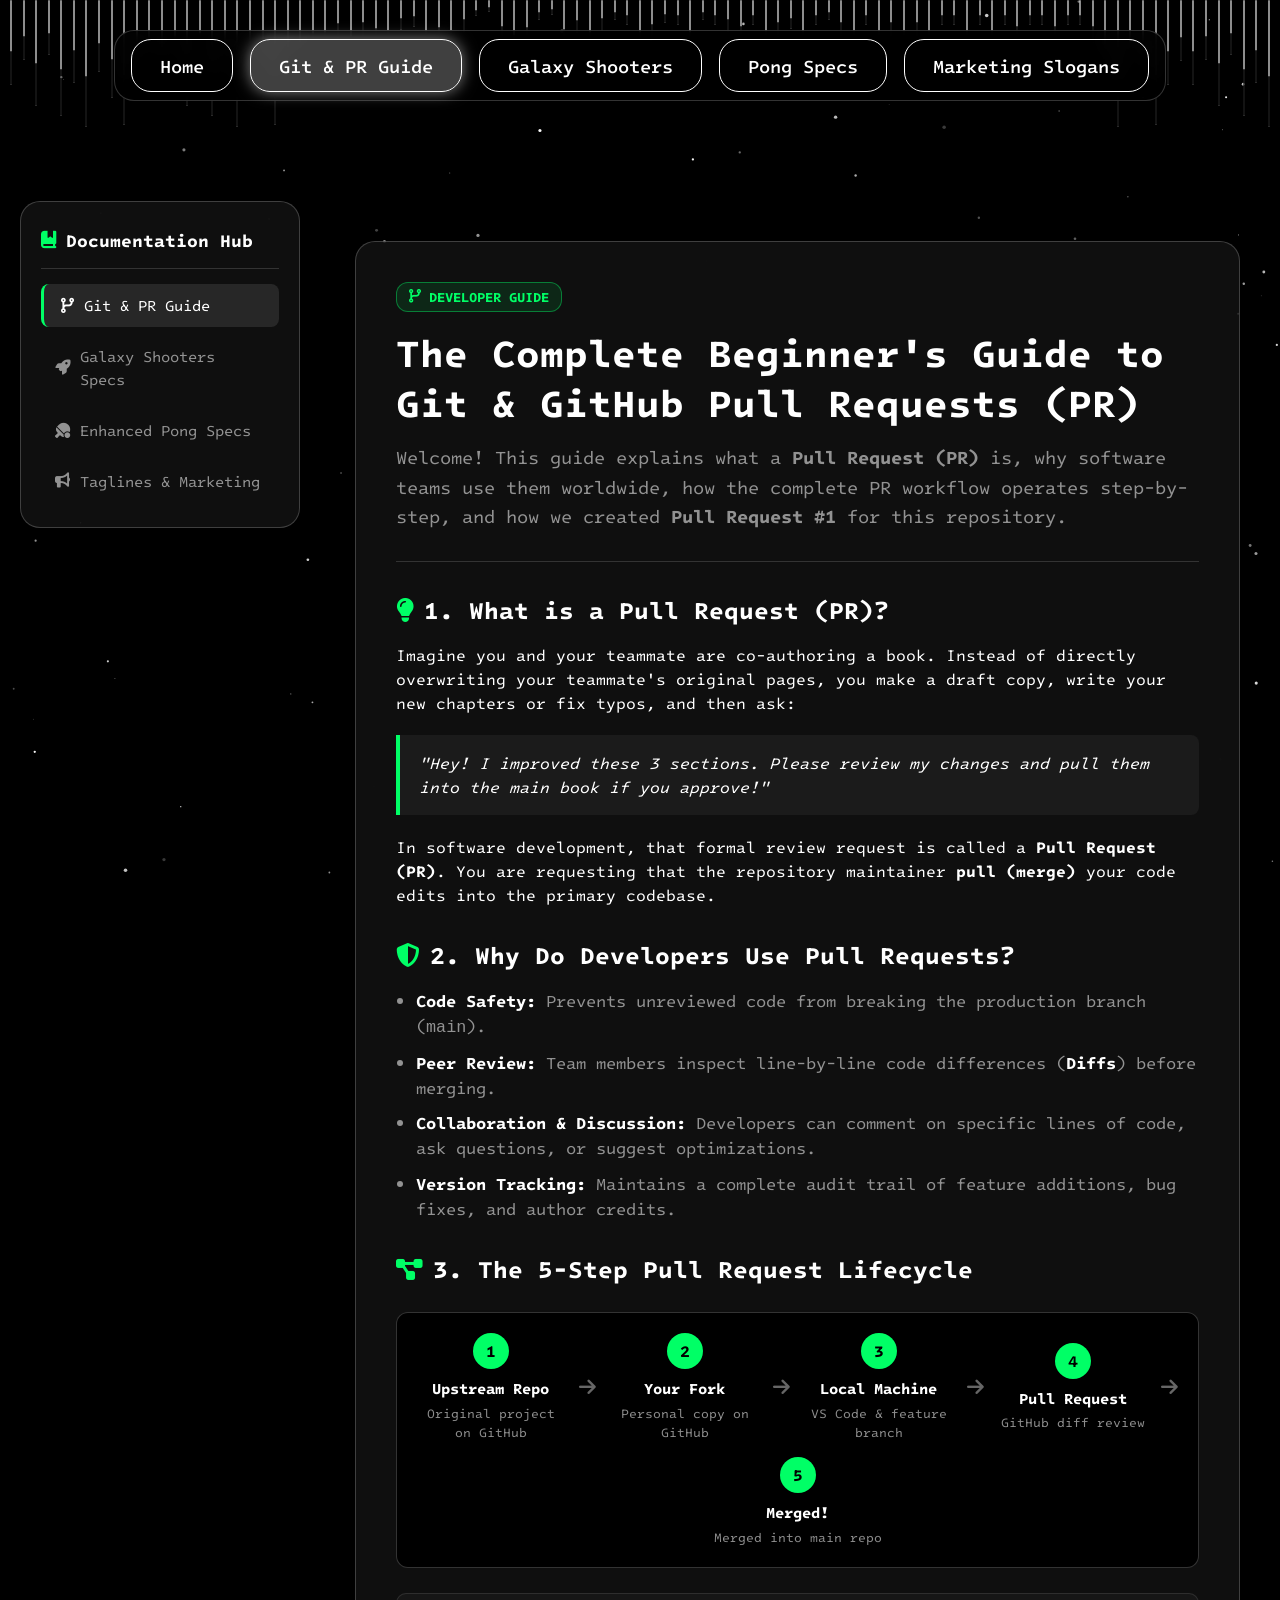
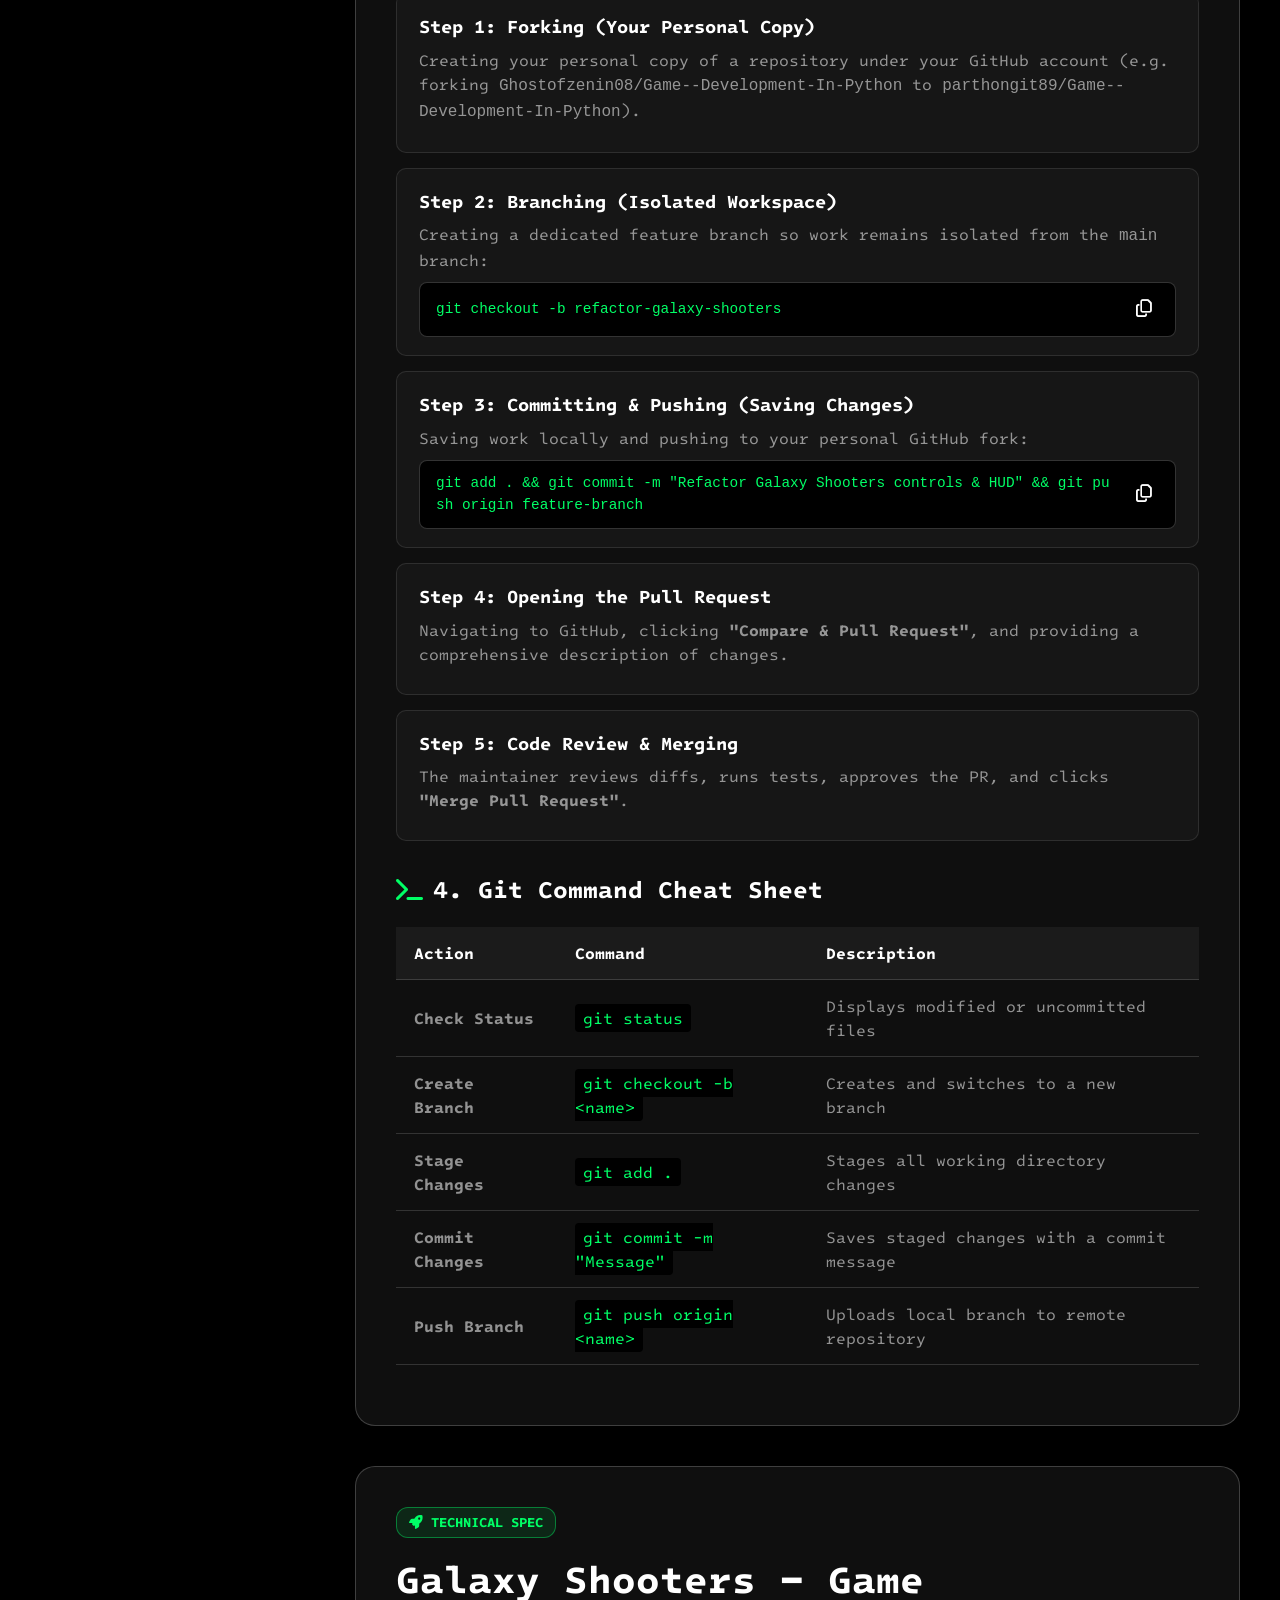
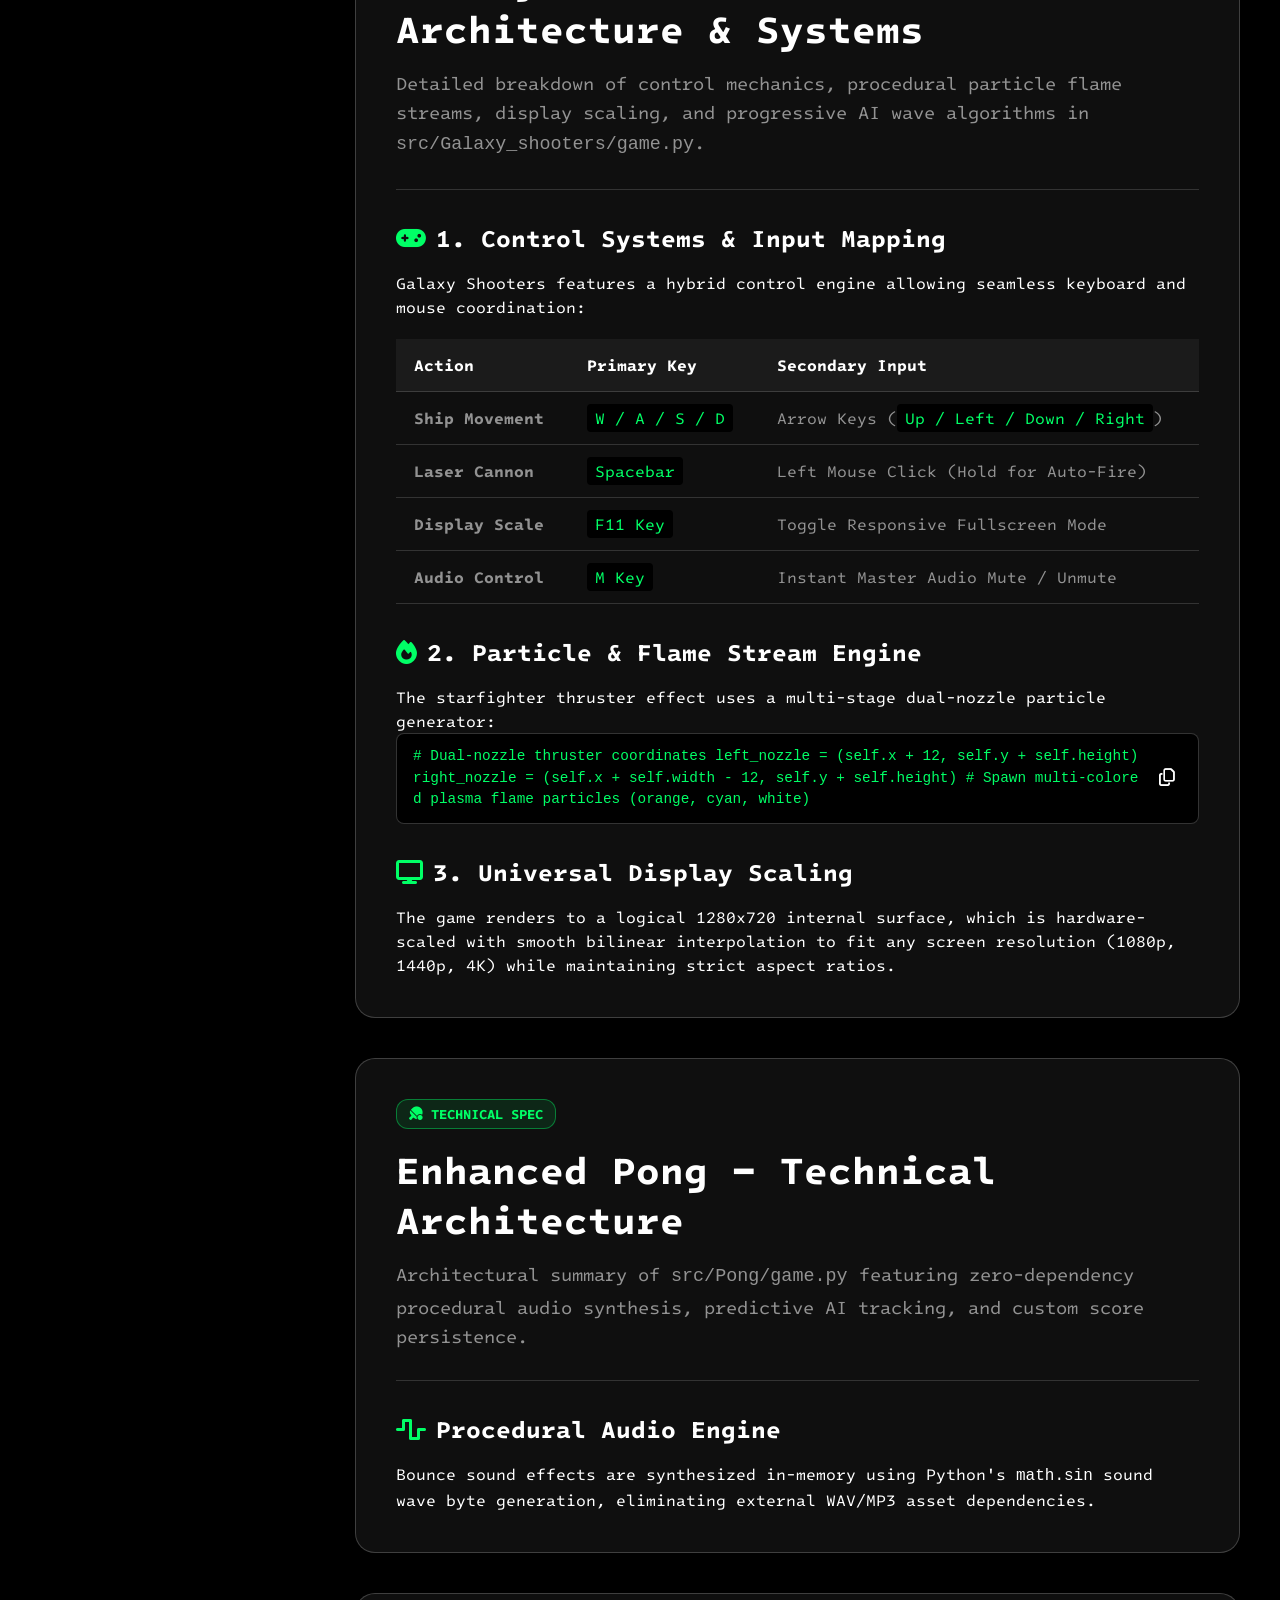
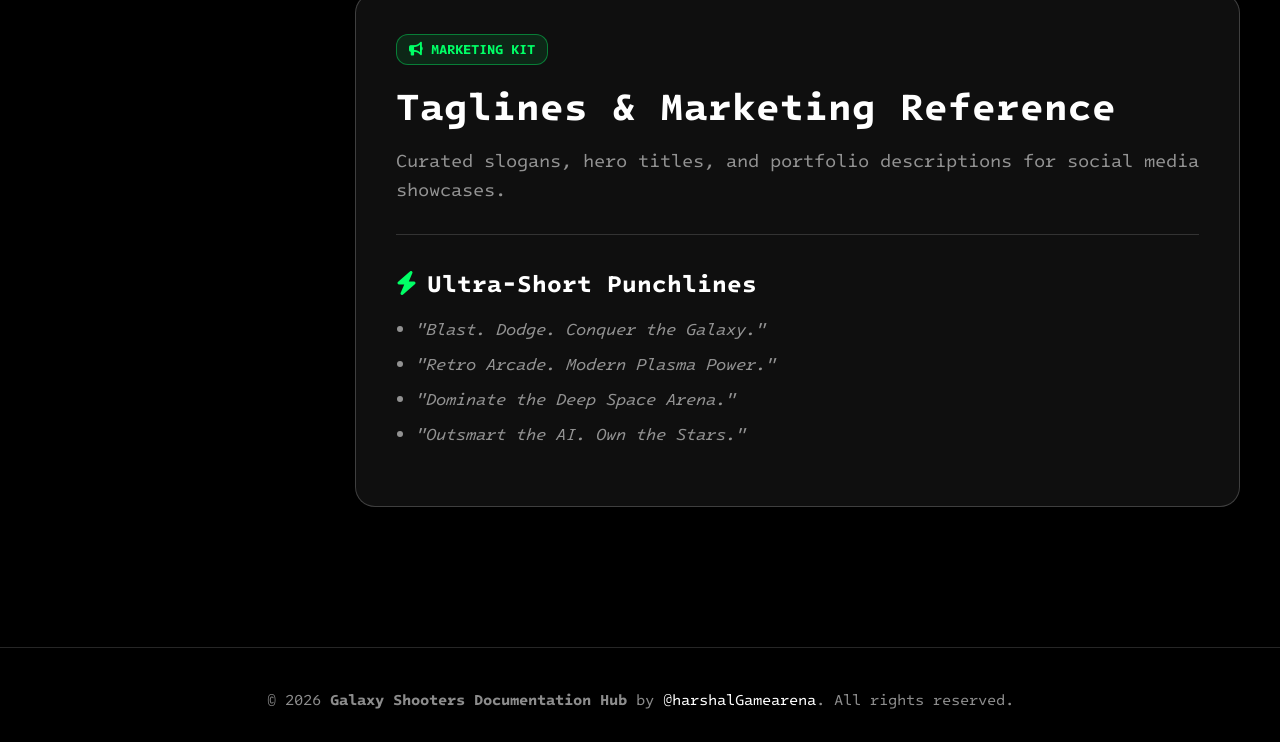
==== commit 197aec1b: "Remove emojis from docs.html headings for clean typography" ====
--- a/docs.html
+++ b/docs.html
@@ -67,7 +67,7 @@
       <section id="git-pr-guide" class="docs-section">
         <div class="docs-card">
           <div class="docs-badge"><i class="fa-solid fa-code-branch"></i> Developer Guide</div>
-          <h1 class="docs-h1">📖 The Complete Beginner's Guide to Git & GitHub Pull Requests (PR)</h1>
+          <h1 class="docs-h1">The Complete Beginner's Guide to Git & GitHub Pull Requests (PR)</h1>
           <p class="docs-lead">
             Welcome! This guide explains what a <strong>Pull Request (PR)</strong> is, why software teams use them worldwide, how the complete PR workflow operates step-by-step, and how we created <strong>Pull Request #1</strong> for this repository.
           </p>
@@ -207,7 +207,7 @@
       <section id="galaxy-shooters-arch" class="docs-section">
         <div class="docs-card">
           <div class="docs-badge"><i class="fa-solid fa-rocket"></i> Technical Spec</div>
-          <h1 class="docs-h1">🚀 Galaxy Shooters — Game Architecture & Systems</h1>
+          <h1 class="docs-h1">Galaxy Shooters — Game Architecture & Systems</h1>
           <p class="docs-lead">
             Detailed breakdown of control mechanics, procedural particle flame streams, display scaling, and progressive AI wave algorithms in <code>src/Galaxy_shooters/game.py</code>.
           </p>
@@ -275,7 +275,7 @@
       <section id="pong-arch" class="docs-section">
         <div class="docs-card">
           <div class="docs-badge"><i class="fa-solid fa-table-tennis-paddle-ball"></i> Technical Spec</div>
-          <h1 class="docs-h1">🏓 Enhanced Pong — Technical Architecture</h1>
+          <h1 class="docs-h1">Enhanced Pong — Technical Architecture</h1>
           <p class="docs-lead">
             Architectural summary of <code>src/Pong/game.py</code> featuring zero-dependency procedural audio synthesis, predictive AI tracking, and custom score persistence.
           </p>
@@ -293,7 +293,7 @@
       <section id="taglines-guide" class="docs-section">
         <div class="docs-card">
           <div class="docs-badge"><i class="fa-solid fa-bullhorn"></i> Marketing Kit</div>
-          <h1 class="docs-h1">⚡ Taglines & Marketing Reference</h1>
+          <h1 class="docs-h1">Taglines & Marketing Reference</h1>
           <p class="docs-lead">
             Curated slogans, hero titles, and portfolio descriptions for social media showcases.
           </p>
